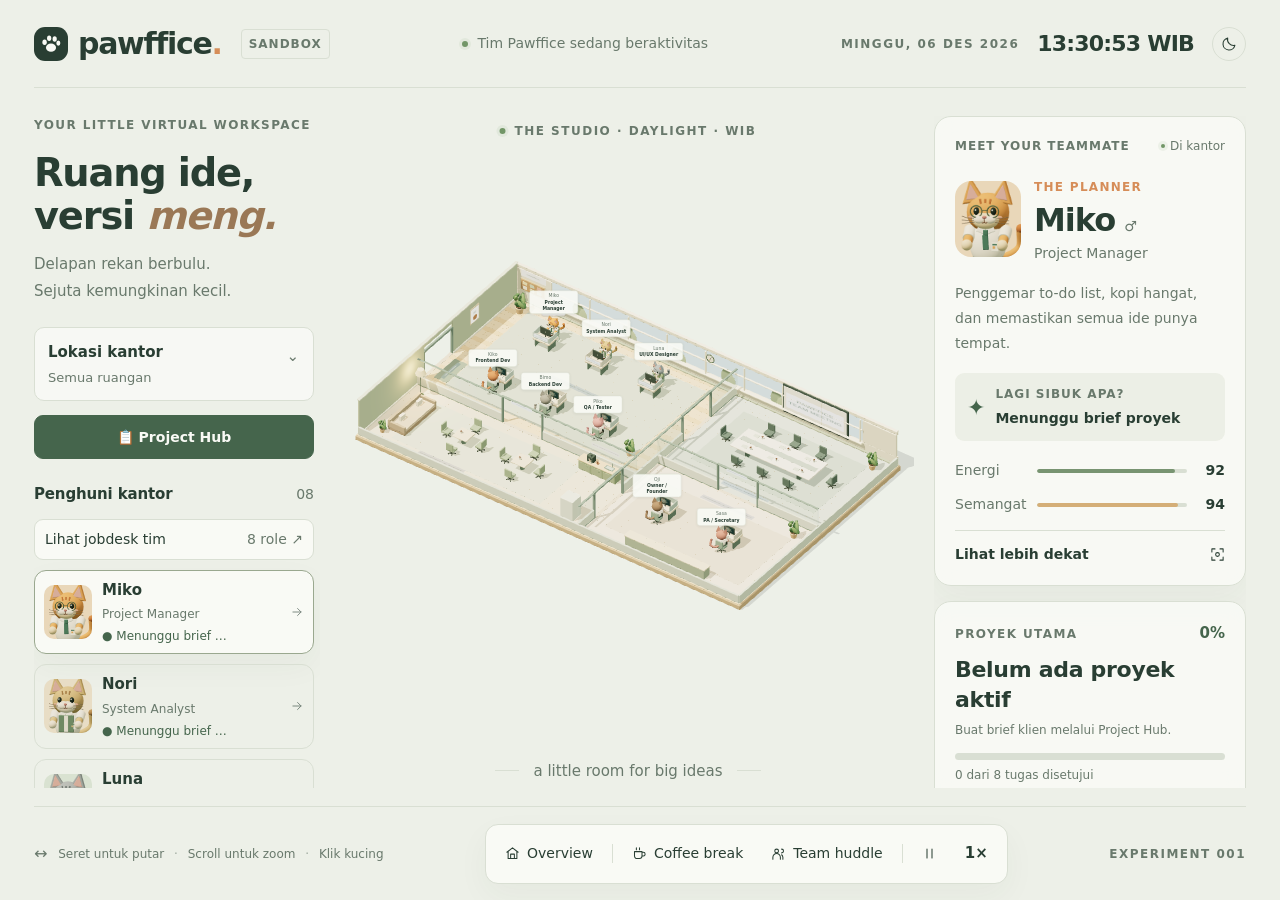
==== 3D-index.html @ 934ce3a2 "update All features" ====
<!doctype html>
<html lang="id">
  <head>
    <meta charset="utf-8">
    <meta
      name="viewport"
      content="width=device-width, initial-scale=1"
    >
    <meta name="theme-color" content="#edf0e8">
    <meta
      name="description"
      content="Simulasi software house lokal dengan tim kucing, proyek website, dan quest harian."
    >

    <title>Pawffice — a little room for big ideas</title>

    <link rel="stylesheet" href="style.css">

    <script defer src="Three.js"></script>
    <script defer src="project-engine.js"></script>
    <script defer src="project-ui.js"></script>
    <script defer src="main.js"></script>
  </head>

  <body>
    <!-- Ikon antarmuka berupa SVG lokal, tanpa font atau aset dari internet. -->
    <svg
      class="icon-library"
      xmlns="http://www.w3.org/2000/svg"
      aria-hidden="true"
    >
      <symbol id="i-paw" viewBox="0 0 24 24">
        <ellipse
          cx="12"
          cy="16"
          rx="5.5"
          ry="4.5"
          fill="currentColor"
          stroke="none"
        />
        <ellipse
          cx="5"
          cy="10"
          rx="2.4"
          ry="3"
          fill="currentColor"
          stroke="none"
        />
        <ellipse
          cx="10"
          cy="5.8"
          rx="2.3"
          ry="3"
          fill="currentColor"
          stroke="none"
        />
        <ellipse
          cx="16"
          cy="6.5"
          rx="2.3"
          ry="3"
          fill="currentColor"
          stroke="none"
        />
        <ellipse
          cx="20"
          cy="11"
          rx="2.2"
          ry="2.8"
          fill="currentColor"
          stroke="none"
        />
      </symbol>

      <symbol id="i-coffee" viewBox="0 0 24 24">
        <path
          d="M4 9h12v7a4 4 0 0 1-4 4H8a4 4 0 0 1-4-4zm12 1h2a3 3 0 0 1 0 6h-2M7 3v3m5-3v3"
        />
      </symbol>

      <symbol id="i-sun" viewBox="0 0 24 24">
        <circle cx="12" cy="12" r="4" />
        <path
          d="M12 2v2m0 16v2M2 12h2m16 0h2M5 5l1.5 1.5m11 11L19 19M5 19l1.5-1.5m11-11L19 5"
        />
      </symbol>

      <symbol id="i-moon" viewBox="0 0 24 24">
        <path d="M20.8 14A9 9 0 0 1 10 3.2 9 9 0 1 0 20.8 14Z" />
      </symbol>

      <symbol id="i-home" viewBox="0 0 24 24">
        <path d="m3 10 9-7 9 7M5 9v11h14V9M9 20v-7h6v7" />
      </symbol>

      <symbol id="i-pause" viewBox="0 0 24 24">
        <path d="M8 5v14M16 5v14" />
      </symbol>

      <symbol id="i-play" viewBox="0 0 24 24">
        <path d="m8 4 12 8-12 8Z" />
      </symbol>

      <symbol id="i-arrow" viewBox="0 0 24 24">
        <path d="M5 12h14m-6-6 6 6-6 6" />
      </symbol>

      <symbol id="i-focus" viewBox="0 0 24 24">
        <path d="M8 3H3v5m13-5h5v5M3 16v5h5m13-5v5h-5" />
        <circle cx="12" cy="12" r="3" />
      </symbol>

      <symbol id="i-meet" viewBox="0 0 24 24">
        <circle cx="9" cy="8" r="3" />
        <path
          d="M3 21v-3a6 6 0 0 1 12 0v3m2-16a3 3 0 0 1 0 6m2 10v-3a6 6 0 0 0-2-4"
        />
      </symbol>

      <symbol id="i-check" viewBox="0 0 24 24">
        <path d="m5 12 4 4L19 6" />
      </symbol>
    </svg>

    <header class="topbar">
      <a
        class="brand"
        href="./3D-index.html"
        aria-label="Pawffice beranda"
      >
        <span class="brand-mark">
          <svg>
            <use href="#i-paw" />
          </svg>
        </span>
        <span>pawffice<span class="brand-period">.</span></span>
        <span class="preview-tag">SANDBOX</span>
      </a>

      <div class="live-indicator">
        <span class="live-dot"></span>
        Tim Pawffice sedang beraktivitas
      </div>

      <div class="header-right">
        <span class="day-label" id="day-label">WAKTU JAKARTA</span>
        <span
          class="clock"
          id="clock"
          title="Waktu Jakarta · WIB (UTC+7) · mengikuti jam komputer"
        >
          --:--:-- WIB
        </span>
        <button
          class="icon-button"
          id="theme-button"
          title="Ganti suasana siang / malam"
          aria-label="Ganti suasana malam"
        >
          <svg>
            <use href="#i-moon" />
          </svg>
        </button>
      </div>
    </header>

    <main>
      <aside
        class="left-panel"
        tabindex="0"
        aria-label="Panel lokasi, tim, dan cerita hari ini"
      >
        <div class="intro">
          <p class="eyebrow">YOUR LITTLE VIRTUAL WORKSPACE</p>
          <h1>
            Ruang ide,<br>
            versi <em>meng.</em>
          </h1>
          <p class="intro-copy">
            Delapan rekan berbulu.<br>
            Sejuta kemungkinan kecil.
          </p>
        </div>

        <details class="location-menu" id="location-menu">
          <summary>
            <strong>Lokasi kantor</strong>
            <span id="room-current-name">Semua ruangan</span>
          </summary>
          <nav class="room-navigation" aria-label="Fokus ruangan kantor">
            <button id="room-overview" class="active" aria-pressed="true">Semua ruangan</button>
            <button id="room-work" aria-pressed="false">Ruang kerja</button>
            <button id="room-meeting" aria-pressed="false">Meeting</button>
            <button id="room-owner" aria-pressed="false">Owner + PA</button>
            <button id="room-pantry" aria-pressed="false">Pantry & istirahat</button>
          </nav>
        </details>

        <button
          class="project-primary project-entry"
          id="project-shortcut"
          aria-haspopup="dialog"
          title="Buka Project Hub (P)"
        >
          📋 Project Hub
        </button>

        <section
          class="team-section"
          aria-labelledby="team-title"
        >
          <div class="section-heading">
            <h2 id="team-title">Penghuni kantor</h2>
            <span class="count-tag" id="team-count">08</span>
          </div>
          <button
            class="jobdesk-button"
            id="jobdesk-button"
            aria-haspopup="dialog"
            aria-controls="jobdesk-dialog"
            title="Lihat jobdesk seluruh tim (J)"
          >
            Lihat jobdesk tim <span>8 role ↗</span>
          </button>
          <div class="team-list" id="team-list"></div>
        </section>

        <section
          class="activity-section"
          aria-labelledby="activity-title"
        >
          <div class="section-heading">
            <h2 id="activity-title">Cerita hari ini</h2>
            <span class="tiny-dot"></span>
          </div>
          <ol
            class="activity-list"
            id="activity-list"
            aria-live="polite"
          ></ol>
        </section>

        <p class="left-footnote">A cozy experiment. Made for curiosity.</p>
      </aside>

      <section
        class="world"
        id="world"
        aria-label="Kantor software house kucing 3D interaktif"
      >
        <div class="world-label">
          <span class="live-dot"></span>
          <span id="world-label">THE STUDIO · MORNING LIGHT</span>
        </div>

        <div
          id="scene"
          tabindex="0"
          aria-label="Seret untuk memutar kantor, gulir untuk zoom, klik kucing"
        >
          <div
            id="workspace-labels"
            class="workspace-labels"
            role="list"
            aria-label="Nama dan role di setiap bilik"
          ></div>
        </div>

        <div class="loading" id="loading">
          <span class="loading-paw">🐾</span>
          <span>Merapikan meja para meng…</span>
        </div>

        <div class="scene-caption">
          <span class="caption-line"></span>
          a little room for big ideas
          <span class="caption-line"></span>
        </div>
      </section>

      <aside class="right-panel">
        <section
          class="inspector panel"
          aria-labelledby="selected-name"
        >
          <div class="section-heading">
            <span class="eyebrow">MEET YOUR TEAMMATE</span>
            <span class="availability">
              <span class="live-dot"></span>
              Di kantor
            </span>
          </div>

          <div class="profile-heading">
            <img
              id="selected-portrait"
              class="profile-avatar"
              alt="Avatar kucing terpilih"
            >
            <div>
              <span class="role-label" id="selected-role">THE PLANNER</span>
              <h2 id="selected-name">Miko<span>♂</span></h2>
              <p id="selected-job">Project Manager</p>
            </div>
          </div>

          <p class="profile-bio" id="selected-bio">
            Penggemar to-do list, kopi hangat, dan memastikan semua ide punya tempat.
          </p>

          <div class="current-task">
            <span class="task-icon">✦</span>
            <div>
              <span>LAGI SIBUK APA?</span>
              <strong id="selected-task">Menyusun rencana</strong>
            </div>
          </div>

          <div class="needs">
            <div class="need-row">
              <span>Energi</span>
              <span class="need-track">
                <i id="energy-bar"></i>
              </span>
              <b id="energy-value">90</b>
            </div>

            <div class="need-row">
              <span>Semangat</span>
              <span class="need-track mood">
                <i id="mood-bar"></i>
              </span>
              <b id="mood-value">95</b>
            </div>
          </div>

          <button class="text-button" id="focus-button">
            Lihat lebih dekat
            <svg>
              <use href="#i-focus" />
            </svg>
          </button>
        </section>

        <section class="main-quest-panel panel" aria-labelledby="main-quest-title">
          <div class="section-heading quest-heading">
            <span class="eyebrow">PROYEK UTAMA</span>
            <strong class="main-quest-progress" id="main-quest-percent">0%</strong>
          </div>
          <h2 class="main-quest-title" id="main-quest-title">
            Belum ada proyek aktif
          </h2>
          <p class="main-quest-copy" id="main-quest-description">
            Buat brief klien dan susun pekerjaan tim lewat Project Hub.
          </p>
          <div
            class="main-quest-track"
            id="main-quest-progressbar"
            role="progressbar"
            aria-label="Progres proyek utama"
            aria-valuemin="0"
            aria-valuemax="100"
            aria-valuenow="0"
          >
            <span id="main-quest-fill"></span>
          </div>
          <p class="main-quest-stage-count" id="main-quest-stage-count">
            0 dari 8 tugas selesai
          </p>
          <div class="main-quest-current" id="main-quest-current">
            <span>FOKUS BERIKUTNYA</span>
            <strong id="main-quest-stage">Siapkan brief proyek</strong>
            <p id="main-quest-owner">Owner + PM · tentukan kebutuhan klien</p>
          </div>
          <ol class="main-quest-steps" id="main-quest-steps"></ol>
          <button class="project-primary" id="project-hub-button" aria-haspopup="dialog">
            📋 Buka Project Hub
          </button>
          <p class="save-status">Progres berdasarkan tugas yang disetujui, bukan timer.</p>
        </section>

        <section class="mission-panel panel" aria-labelledby="mission-title">
          <div class="section-heading">
            <h2 id="mission-title">Quest sampingan hari ini</h2>
            <span class="mission-total" id="mission-total">0 / 3</span>
          </div>
          <p class="mission-copy" id="daily-quest-date">WIB · quest berganti tiap hari</p>
          <div id="mission-list"></div>
          <div class="reward-line">
            <span>✧ Office happiness</span>
            <strong id="happiness">+0</strong>
          </div>
          <p class="save-status" id="save-status" role="status">
            Menyiapkan penyimpanan progres…
          </p>
        </section>

        <div class="local-note">
          <span class="local-dot"></span>
          SOFTWARE HOUSE SIMULATION
          <span>Proyek website fiktif · tanpa backend</span>
        </div>
      </aside>

      <footer class="bottom-bar">
        <div class="camera-hint">
          <span>↔</span> Seret untuk putar
          <i>·</i> Scroll untuk zoom
          <i>·</i> Klik kucing
        </div>

        <div class="toolbar" aria-label="Kontrol simulasi">
          <button
            class="tool-button"
            id="home-button"
            title="Kamera awal (R)"
            aria-label="Overview"
          >
            <svg>
              <use href="#i-home" />
            </svg>
            <span>Overview</span>
          </button>

          <span class="tool-divider"></span>

          <button
            class="tool-button"
            id="coffee-button"
            aria-label="Coffee break"
            title="Ajak rekan terpilih ngopi di pantry"
          >
            <svg>
              <use href="#i-coffee" />
            </svg>
            <span>Coffee break</span>
          </button>

          <button
            class="tool-button"
            id="meeting-button"
            aria-label="Team huddle"
            title="Ajak tim duduk dan berdiskusi"
          >
            <svg>
              <use href="#i-meet" />
            </svg>
            <span>Team huddle</span>
          </button>

          <span class="tool-divider"></span>

          <button
            class="tool-button pause-button"
            id="pause-button"
            title="Jeda / lanjut (Spasi)"
            aria-label="Jeda simulasi"
            aria-pressed="false"
          >
            <svg>
              <use href="#i-pause" />
            </svg>
          </button>

          <button
            class="speed-button"
            id="speed-button"
            title="Kecepatan simulasi"
          >
            1×
          </button>
        </div>

        <span class="version">EXPERIMENT 001</span>
      </footer>
    </main>

    <dialog class="jobdesk-dialog" id="jobdesk-dialog" aria-labelledby="jobdesk-title">
      <div class="jobdesk-header">
        <div>
          <p class="eyebrow">THE PAWFFICE TEAM</p>
          <h2 id="jobdesk-title">Siapa mengerjakan apa?</h2>
          <p>Delapan role, satu software house. Ini tanggung jawab tiap aktor.</p>
        </div>
        <button class="jobdesk-close" id="jobdesk-close" aria-label="Tutup daftar jobdesk">
          ×
        </button>
      </div>
      <div class="jobdesk-list" id="jobdesk-list"></div>
    </dialog>

    <div class="toast" id="toast" role="status"></div>
    <dialog
      class="project-dialog"
      id="project-dialog"
      aria-labelledby="project-dialog-title"
    >
      <header class="project-dialog-header">
        <div>
          <p class="eyebrow">PAWFFICE · PROJECT HUB</p>
          <h2 id="project-dialog-title">Dari brief, jadi pekerjaan tim.</h2>
          <p>Kelola proyek dan dokumen simulasi lokal. Belum menghasilkan website nyata.</p>
        </div>
        <button class="jobdesk-close" id="project-close" aria-label="Tutup Project Hub">×</button>
      </header>
      <nav class="project-tabs" aria-label="Bagian Project Hub" id="project-tabs">
        <button data-project-tab="brief" aria-current="page">🌱 Brief</button>
        <button data-project-tab="board">📋 Papan tugas</button>
        <button data-project-tab="meetings">🤝 Notulen</button>
        <button data-project-tab="archive">🗂️ Arsip</button>
        <button data-project-tab="backup">💾 Cadangan</button>
      </nav>
      <p class="project-message" id="project-message" role="status" aria-live="polite"></p>
      <div id="project-content" class="project-content"></div>
    </dialog>
    <dialog
      class="confirmation-dialog"
      id="project-confirm"
      role="alertdialog"
      aria-modal="true"
      aria-labelledby="project-confirm-title"
      aria-describedby="project-confirm-description"
    >
      <button
        class="jobdesk-close confirmation-close"
        id="project-confirm-close"
        type="button"
        aria-label="Batalkan konfirmasi"
      >×</button>
      <span class="confirmation-icon" id="project-confirm-icon" aria-hidden="true">🐾</span>
      <p class="eyebrow">PAWFFICE · KONFIRMASI</p>
      <h2 id="project-confirm-title">Lanjutkan tindakan ini?</h2>
      <p class="confirmation-description" id="project-confirm-description"></p>
      <div class="confirmation-actions">
        <button class="project-button" id="project-confirm-cancel" type="button">Batal</button>
        <button class="project-primary" id="project-confirm-accept" type="button">Lanjutkan</button>
      </div>
    </dialog>
    <noscript>Aktifkan JavaScript di browser untuk membuka kantor 3D ini.</noscript>
  </body>
</html>
---- style.css ----
/* ============================================================
   PAWFFICE — tema dan tata letak antarmuka
   Semua kode ditulis per baris agar mudah dipelajari.
   ============================================================ */

:root {
  --font-ui: "Aptos", "Segoe UI", system-ui, sans-serif;
  --background: #edf0e8;
  --paper: #f9faf5;
  --ink: #293e33;
  --muted: #69796c;
  --line: #d9dfd3;
  --green: #45654c;
  --orange: #d68d58;
  --panel: rgba(249, 250, 245, 0.9);
  --shadow: 0 12px 32px rgba(47, 68, 47, 0.045);
  color-scheme: light;
}

* {
  box-sizing: border-box;
}

body {
  margin: 0;
  overflow: hidden;
  background: var(--background);
  color: var(--ink);
  font-family: var(--font-ui);
  font-size: 15px;
  line-height: 1.5;
  -webkit-font-smoothing: antialiased;
  transition: background 0.6s, color 0.6s;
}

body.night {
  --background: #242f32;
  --paper: #303d3e;
  --ink: #e6eddf;
  --muted: #a2b0a7;
  --line: #455351;
  --green: #afc6a5;
  --panel: rgba(48, 61, 62, 0.92);
  --shadow: 0 12px 32px rgba(0, 0, 0, 0.08);
  color-scheme: dark;
}

button {
  color: inherit;
  font: inherit;
  cursor: pointer;
  -webkit-tap-highlight-color: transparent;
}

button:focus-visible,
a:focus-visible,
#scene:focus-visible {
  outline: 2px solid var(--orange);
  outline-offset: 4px;
}

.left-panel:focus-visible {
  outline: 2px solid var(--orange);
  outline-offset: 4px;
  border-radius: 4px;
}

svg {
  width: 20px;
  height: 20px;
  fill: none;
  stroke: currentColor;
  stroke-width: 1.65;
  stroke-linecap: round;
  stroke-linejoin: round;
  flex-shrink: 0;
}

.icon-library {
  position: absolute;
  width: 0;
  height: 0;
  overflow: hidden;
}

.topbar {
  height: 88px;
  margin: 0 34px;
  border-bottom: 1px solid var(--line);
  display: flex;
  align-items: center;
  justify-content: space-between;
  gap: 24px;
}

.brand {
  display: flex;
  align-items: center;
  gap: 10px;
  color: var(--ink);
  text-decoration: none;
  font-size: 30px;
  font-weight: 750;
  letter-spacing: -1.3px;
}

.brand-mark {
  display: grid;
  place-items: center;
  width: 34px;
  height: 34px;
  background: var(--ink);
  color: var(--paper);
  border-radius: 11px;
}

.brand-mark svg {
  width: 22px;
  height: 22px;
}

.brand-period {
  color: var(--orange);
}

.preview-tag,
.eyebrow,
.day-label,
.role-label,
.local-note,
.world-label,
.version {
  font-size: 12px;
  font-weight: 700;
  letter-spacing: 1.5px;
}

.preview-tag {
  margin-left: 9px;
  padding: 5px 7px;
  border: 1px solid var(--line);
  border-radius: 4px;
  color: var(--muted);
  font-size: 12px;
  letter-spacing: 1px;
}

.live-indicator,
.header-right,
.availability {
  display: flex;
  align-items: center;
  gap: 9px;
}

.live-indicator {
  color: var(--muted);
  font-size: 14px;
}

.live-dot,
.tiny-dot,
.local-dot {
  display: inline-block;
  width: 6px;
  height: 6px;
  border-radius: 50%;
  background: #729667;
  flex-shrink: 0;
}

.live-dot {
  box-shadow: 0 0 0 3px rgba(114, 150, 103, 0.09);
}

.header-right {
  gap: 18px;
}

.day-label,
.eyebrow {
  color: var(--muted);
}

.clock {
  font-size: 22px;
  font-variant-numeric: tabular-nums;
  font-weight: 600;
  letter-spacing: -0.8px;
}

.icon-button {
  width: 34px;
  height: 34px;
  display: grid;
  place-items: center;
  background: transparent;
  border: 1px solid var(--line);
  border-radius: 50%;
}

.icon-button svg {
  width: 16px;
  height: 16px;
}

.left-panel {
  position: absolute;
  left: 34px;
  top: 116px;
  bottom: 112px;
  width: 286px;
  z-index: 2;
  overflow-x: hidden;
  overflow-y: auto;
  overscroll-behavior: contain;
  scrollbar-width: thin;
  scrollbar-color: var(--line) transparent;
  padding-right: 6px;
  padding-bottom: 8px;
}

.eyebrow {
  margin: 0;
  font-size: 12px;
  letter-spacing: 1.4px;
}

h1 {
  font-family: var(--font-ui);
  font-size: clamp(36px, 3vw, 42px);
  font-weight: 650;
  line-height: 1.12;
  letter-spacing: -1.2px;
  margin: 17px 0 14px;
}

h1 em {
  color: #9a7856;
}

.intro-copy {
  color: var(--muted);
  font-size: 15px;
  line-height: 1.8;
  margin: 0;
}

.team-section {
  margin-top: 24px;
}

.section-heading {
  display: flex;
  align-items: center;
  justify-content: space-between;
  gap: 10px;
  margin-bottom: 13px;
}

.section-heading h2 {
  margin: 0;
  font-size: 15px;
  font-weight: 650;
  letter-spacing: -0.15px;
}

.count-tag {
  color: var(--muted);
  font-size: 14px;
  font-variant-numeric: tabular-nums;
}

.team-list {
  display: grid;
  gap: 10px;
}

.jobdesk-button {
  display: flex;
  justify-content: space-between;
  gap: 8px;
  width: 100%;
  margin: 0 0 10px;
  padding: 9px 10px;
  border: 1px solid var(--line);
  border-radius: 9px;
  background: var(--paper);
  color: var(--ink);
  font-size: 14px;
  text-align: left;
}

.jobdesk-button span {
  color: var(--muted);
  white-space: nowrap;
}

.crew-card {
  display: flex;
  align-items: center;
  gap: 10px;
  width: 100%;
  min-width: 0;
  margin-top: 0;
  padding: 8px 9px;
  border: 1px solid var(--line);
  border-radius: 12px;
  background: transparent;
  text-align: left;
  transition: background 0.2s, transform 0.2s;
}

.crew-card:hover {
  transform: translateY(-2px);
  background: var(--paper);
}

.crew-card.selected {
  background: var(--paper);
  border-color: #9aa88f;
  box-shadow: var(--shadow);
}

.crew-avatar {
  width: 48px;
  height: 54px;
  object-fit: cover;
  border-radius: 10px;
  background: #e8d3b3;
}

.crew-info {
  display: flex;
  flex-direction: column;
  gap: 4px;
  min-width: 0;
}

.crew-info strong {
  font-size: 15px;
  font-weight: 650;
}

.crew-info > span {
  font-size: 12px;
  color: var(--muted);
}

.crew-info .crew-state {
  color: var(--green);
  max-width: 132px;
  white-space: nowrap;
  overflow: hidden;
  text-overflow: ellipsis;
}

.crew-arrow {
  width: 14px;
  height: 14px;
  margin-left: auto;
  opacity: 0.6;
}

.activity-section {
  margin-top: 29px;
}

.activity-list {
  list-style: none;
  padding: 0;
  margin: 0;
}

.activity-list li {
  display: grid;
  grid-template-columns: 32px 1fr;
  gap: 11px;
  padding: 9px 0;
  color: var(--muted);
  font-size: 14px;
  line-height: 1.6;
  border-bottom: 1px solid var(--line);
}

.activity-list li > span {
  min-width: 0;
  overflow-wrap: anywhere;
}

.activity-list time {
  font-size: 12px;
  font-variant-numeric: tabular-nums;
  opacity: 0.8;
}

.activity-list b {
  color: var(--ink);
  font-weight: 600;
}

.left-footnote {
  color: var(--muted);
  font-size: 12px;
  margin-top: 25px;
  opacity: 0.7;
}

.world {
  position: absolute;
  inset: 96px 366px 110px 342px;
}

#scene {
  position: absolute;
  inset: 0;
  touch-action: none;
  cursor: grab;
}

#scene:active {
  cursor: grabbing;
}

#scene canvas {
  display: block;
  width: 100%;
  height: 100%;
}

.workspace-labels {
  position: absolute;
  inset: 0;
  z-index: 2;
  overflow: hidden;
  pointer-events: none;
}

.workspace-label {
  position: absolute;
  top: 0;
  left: 0;
  display: grid;
  gap: 2px;
  width: 128px;
  padding: 6px 8px;
  border: 1px solid var(--line);
  border-radius: 7px;
  background: var(--panel);
  color: var(--ink);
  box-shadow: 0 2px 8px rgba(37, 57, 45, 0.08);
  text-align: center;
  line-height: 1.25;
  transform-origin: center bottom;
}

.workspace-label[hidden] {
  display: none;
}

.workspace-label span {
  color: var(--muted);
  font-size: 12px;
}

.workspace-label strong {
  font-size: 12px;
  font-weight: 650;
}

.location-menu {
  margin-top: 22px;
  border: 1px solid var(--line);
  border-radius: 10px;
  background: var(--panel);
  overflow: hidden;
}

.location-menu summary {
  display: grid;
  gap: 4px;
  position: relative;
  padding: 13px 34px 13px 13px;
  cursor: pointer;
  list-style: none;
}

.location-menu summary::-webkit-details-marker {
  display: none;
}

.location-menu summary::after {
  content: "⌄";
  position: absolute;
  right: 14px;
  top: 17px;
  color: var(--muted);
}

.location-menu[open] summary::after {
  transform: rotate(180deg);
}

.location-menu summary strong {
  font-size: 15px;
  font-weight: 650;
}

.location-menu summary span {
  color: var(--muted);
  font-size: 13px;
}

.room-navigation {
  display: grid;
  grid-template-columns: repeat(2, minmax(0, 1fr));
  gap: 6px;
  padding: 0 10px 10px;
}

.room-navigation button {
  min-height: 42px;
  padding: 9px;
  border: 1px solid var(--line);
  border-radius: 6px;
  background: transparent;
  color: var(--muted);
  font-size: 14px;
  white-space: normal;
  text-align: left;
}

.room-navigation button.active {
  background: var(--line);
  color: var(--ink);
}

.jobdesk-dialog {
  width: min(800px, calc(100vw - 32px));
  max-height: calc(100dvh - 48px);
  padding: 24px;
  overflow-y: auto;
  border: 1px solid var(--line);
  border-radius: 18px;
  background: var(--background);
  color: var(--ink);
  box-shadow: 0 24px 80px rgba(18, 35, 27, 0.24);
}

.jobdesk-dialog::backdrop {
  background: rgba(29, 44, 37, 0.48);
  backdrop-filter: blur(4px);
}

.jobdesk-header {
  display: flex;
  justify-content: space-between;
  gap: 20px;
  margin-bottom: 18px;
}

.jobdesk-header h2 {
  margin: 8px 0;
  font: 650 29px/1.2 var(--font-ui);
}

.jobdesk-header p:last-child {
  margin: 0;
  color: var(--muted);
  font-size: 15px;
  line-height: 1.6;
}

.jobdesk-close {
  flex: 0 0 32px;
  height: 32px;
  border: 1px solid var(--line);
  border-radius: 50%;
  background: var(--panel);
  color: var(--ink);
  font-size: 24px;
  line-height: 1;
}

.jobdesk-list {
  display: grid;
  grid-template-columns: repeat(2, minmax(0, 1fr));
  gap: 12px;
}

.jobdesk-card {
  padding: 16px;
  border: 1px solid var(--line);
  border-radius: 12px;
  background: var(--panel);
}

.jobdesk-card h3 {
  margin: 0 0 4px;
  font-size: 15px;
}

.jobdesk-role {
  margin: 0 0 12px;
  color: var(--muted);
  font-size: 14px;
}

.jobdesk-card ul {
  display: grid;
  gap: 7px;
  margin: 0;
  padding-left: 16px;
  font-size: 14px;
  line-height: 1.65;
}

.world-label {
  position: absolute;
  top: 26px;
  left: 50%;
  transform: translateX(-50%);
  color: var(--muted);
  display: flex;
  align-items: center;
  gap: 9px;
  white-space: nowrap;
  font-size: 12px;
  z-index: 1;
  pointer-events: none;
}

.scene-caption {
  position: absolute;
  bottom: 8px;
  left: 0;
  right: 0;
  display: flex;
  align-items: center;
  justify-content: center;
  gap: 14px;
  color: var(--muted);
  font: 500 15px/1.5 var(--font-ui);
  pointer-events: none;
}

.caption-line {
  height: 1px;
  width: 24px;
  background: var(--line);
}

.loading {
  position: absolute;
  inset: 25% 0;
  display: flex;
  flex-direction: column;
  justify-content: center;
  align-items: center;
  gap: 15px;
  color: var(--muted);
  background: var(--background);
  z-index: 4;
  text-align: center;
  line-height: 1.8;
}

.loading-paw {
  font-size: 36px;
}

.loading[hidden] {
  display: none;
}

.right-panel {
  position: absolute;
  right: 34px;
  top: 116px;
  bottom: 112px;
  width: 312px;
  z-index: 2;
  overflow-y: auto;
  scrollbar-width: thin;
  overscroll-behavior: contain;
}

.panel {
  border: 1px solid var(--line);
  background: var(--panel);
  border-radius: 17px;
  padding: 20px;
  box-shadow: var(--shadow);
  backdrop-filter: blur(10px);
}

.availability {
  color: var(--muted);
  font-size: 12px;
  gap: 5px;
  white-space: nowrap;
}

.availability .live-dot {
  width: 4px;
  height: 4px;
}

.inspector .section-heading .eyebrow {
  font-size: 12px;
  letter-spacing: 1px;
}

.profile-heading {
  display: flex;
  align-items: center;
  gap: 13px;
  margin-top: 20px;
}

.profile-avatar {
  width: 66px;
  height: 76px;
  object-fit: cover;
  border-radius: 16px;
  background: #e8d3b3;
}

.role-label {
  color: var(--orange);
  font-size: 12px;
  letter-spacing: 1.3px;
}

.profile-heading h2 {
  font: 650 32px/1.2 var(--font-ui);
  letter-spacing: -1px;
  margin: 3px 0 4px;
}

.profile-heading h2 span {
  font: 14px var(--font-ui);
  color: var(--muted);
  margin-left: 9px;
}

.profile-heading p {
  margin: 0;
  color: var(--muted);
  font-size: 14px;
}

.profile-bio {
  color: var(--muted);
  font-size: 14px;
  line-height: 1.8;
  margin: 17px 0;
}

.current-task {
  display: flex;
  gap: 10px;
  align-items: center;
  padding: 12px;
  border-radius: 9px;
  background: rgba(134, 153, 111, 0.10);
}

.task-icon {
  font-size: 22px;
  color: var(--green);
}

.current-task div {
  display: flex;
  flex-direction: column;
  gap: 5px;
}

.current-task div > span {
  color: var(--muted);
  font-size: 12px;
  letter-spacing: 1px;
  font-weight: 600;
}

.current-task strong {
  font-size: 14px;
  font-weight: 600;
}

.needs {
  margin: 19px 0 15px;
}

.need-row {
  display: grid;
  grid-template-columns: 72px 1fr 28px;
  align-items: center;
  gap: 10px;
  margin: 13px 0;
  color: var(--muted);
  font-size: 14px;
}

.need-row b {
  font-size: 14px;
  color: var(--ink);
  text-align: right;
  font-weight: 600;
  font-variant-numeric: tabular-nums;
}

.need-track {
  height: 4px;
  background: var(--line);
  border-radius: 5px;
  overflow: hidden;
}

.need-track i {
  display: block;
  width: 90%;
  height: 100%;
  border-radius: 5px;
  background: #789471;
  transition: width 0.4s;
}

.need-track.mood i {
  background: #d4ae77;
}

.text-button {
  border: 0;
  border-top: 1px solid var(--line);
  background: none;
  display: flex;
  align-items: center;
  justify-content: space-between;
  width: 100%;
  padding: 13px 0 0;
  font-size: 14px;
  font-weight: 600;
}

.text-button svg {
  width: 15px;
  height: 15px;
}

.mission-panel {
  margin-top: 15px;
}

.main-quest-panel {
  margin-top: 15px;
}

.quest-heading {
  margin-bottom: 10px;
}

.main-quest-progress {
  color: var(--green);
  font-size: 15px;
  font-variant-numeric: tabular-nums;
}

.main-quest-title {
  margin: 0;
  font: 650 22px/1.35 var(--font-ui);
  letter-spacing: -0.3px;
}

.main-quest-copy,
.main-quest-stage-count {
  color: var(--muted);
  font-size: 12px;
  line-height: 1.6;
}

.main-quest-copy {
  margin: 7px 0 12px;
}

.main-quest-track {
  height: 7px;
  overflow: hidden;
  border-radius: 8px;
  background: var(--line);
}

.main-quest-track span {
  display: block;
  width: 0;
  height: 100%;
  border-radius: inherit;
  background: #789471;
  transition: width 0.35s ease;
}

.main-quest-stage-count {
  margin: 6px 0 11px;
  font-variant-numeric: tabular-nums;
}

.main-quest-current {
  display: grid;
  gap: 4px;
  padding: 10px;
  border-radius: 9px;
  background: rgba(134, 153, 111, 0.10);
}

.main-quest-current > span {
  color: var(--muted);
  font-size: 12px;
  font-weight: 650;
  letter-spacing: 0.9px;
}

.main-quest-current strong {
  font-size: 14px;
  line-height: 1.45;
}

.main-quest-current p {
  margin: 0;
  color: var(--muted);
  font-size: 12px;
}

.main-quest-steps {
  display: grid;
  gap: 7px;
  margin: 12px 0 0;
  padding: 0;
  list-style: none;
}

.quest-step {
  display: flex;
  align-items: flex-start;
  gap: 7px;
  color: var(--muted);
  font-size: 12px;
  line-height: 1.45;
}

.quest-step::before {
  display: grid;
  flex: 0 0 14px;
  width: 14px;
  height: 14px;
  place-items: center;
  content: "";
  border: 1px solid var(--line);
  border-radius: 50%;
  font-size: 12px;
}

.quest-step.current {
  color: var(--ink);
  font-weight: 650;
}

.quest-step.current::before {
  border-color: #8ca280;
  background: #edf2e8;
}

.quest-step.done::before {
  content: "✓";
  border-color: #6e8866;
  background: #6e8866;
  color: #fff;
}

.mission-total {
  color: var(--muted);
  font-size: 14px;
}

.mission-copy {
  color: var(--muted);
  font-size: 14px;
  margin: -5px 0 16px;
}

.mission {
  display: grid;
  grid-template-columns: 22px 1fr;
  gap: 9px;
  margin: 15px 0;
}

.mission-check {
  width: 20px;
  height: 20px;
  border: 1px solid #bbc5b4;
  border-radius: 5px;
  margin-top: 1px;
  display: grid;
  place-items: center;
}

.mission-check svg {
  display: none;
  width: 12px;
  height: 12px;
  stroke-width: 2;
}

.mission.done .mission-check {
  background: #6e8866;
  border-color: #6e8866;
  color: #fff;
}

.mission.done svg {
  display: block;
}

.mission strong {
  font-size: 14px;
  font-weight: 600;
}

.mission p {
  color: var(--muted);
  margin: 5px 0 0;
  font-size: 12px;
  line-height: 1.6;
}

.mission.done strong {
  color: var(--muted);
}

.reward-line {
  display: flex;
  justify-content: space-between;
  border-top: 1px solid var(--line);
  padding-top: 13px;
  margin-top: 19px;
  color: var(--muted);
  font-size: 14px;
}

.reward-line strong {
  color: var(--green);
}

.save-status {
  color: var(--muted);
  font-size: 12px;
  line-height: 1.6;
  margin: 12px 0 0;
}

.local-note {
  font-size: 12px;
  color: var(--muted);
  margin: 20px 0 5px;
  text-align: center;
  letter-spacing: 1.2px;
}

.local-dot {
  width: 4px;
  height: 4px;
  margin-right: 5px;
}

.local-note > span:last-child {
  display: block;
  margin-top: 7px;
  font: 400 14px/1.5 var(--font-ui);
  letter-spacing: 0;
}

.bottom-bar {
  position: absolute;
  bottom: 0;
  left: 34px;
  right: 34px;
  height: 94px;
  display: flex;
  align-items: center;
  justify-content: space-between;
  gap: 15px;
  border-top: 1px solid var(--line);
  z-index: 3;
  background: var(--background);
}

.camera-hint {
  color: var(--muted);
  font-size: 12px;
  white-space: nowrap;
}

.camera-hint > span {
  font-size: 16px;
  vertical-align: -1px;
  margin-right: 7px;
}

.camera-hint i {
  font-style: normal;
  padding: 0 6px;
  opacity: 0.6;
}

.toolbar {
  display: flex;
  align-items: center;
  gap: 4px;
  padding: 7px;
  border: 1px solid var(--line);
  border-radius: 13px;
  background: var(--paper);
  box-shadow: var(--shadow);
}

.tool-button,
.speed-button {
  display: flex;
  align-items: center;
  justify-content: center;
  gap: 7px;
  height: 44px;
  padding: 0 12px;
  border: 0;
  background: transparent;
  border-radius: 7px;
  font-size: 14px;
  transition: background 0.2s;
  white-space: nowrap;
}

.tool-button:hover,
.speed-button:hover,
.tool-button.active {
  background: var(--background);
}

.tool-button svg {
  width: 15px;
  height: 15px;
}

.tool-divider {
  height: 19px;
  width: 1px;
  background: var(--line);
  margin: 0 3px;
}

.speed-button {
  font-size: 15px;
  font-weight: 600;
  min-width: 37px;
}

.version {
  font-size: 12px;
  color: var(--muted);
  white-space: nowrap;
}

.toast {
  position: fixed;
  bottom: 105px;
  left: 50%;
  padding: 12px 20px;
  border-radius: 10px;
  background: #2e4738;
  color: #f6f5e9;
  box-shadow: 0 10px 30px rgba(24, 45, 27, 0.15);
  transform: translate(-50%, 12px);
  opacity: 0;
  pointer-events: none;
  transition: opacity 0.2s, transform 0.2s;
  font-size: 14px;
  z-index: 10;
  max-width: calc(100vw - 30px);
  text-align: center;
}

.toast.show {
  transform: translate(-50%, 0);
  opacity: 1;
}

/* Project Hub: area kerja dokumen terpisah agar kantor 3D tetap lapang. */
.project-entry {
  width: 100%;
  margin-top: 14px;
}

.project-dialog {
  width: min(1140px, calc(100vw - 32px));
  max-height: calc(100dvh - 40px);
  padding: 26px;
  overflow-y: auto;
  border: 1px solid var(--line);
  border-radius: 20px;
  color: var(--ink);
  background: var(--background);
  box-shadow: 0 24px 80px rgba(18, 35, 27, 0.24);
}

.project-dialog::backdrop {
  background: rgba(29, 44, 37, 0.5);
}

.confirmation-dialog {
  width: min(460px, calc(100vw - 32px));
  max-height: calc(100dvh - 40px);
  padding: 32px;
  overflow-y: auto;
  border: 1px solid var(--line);
  border-radius: 22px;
  background: var(--paper);
  color: var(--ink);
  box-shadow: 0 28px 90px rgba(18, 35, 27, 0.3);
}

.confirmation-dialog::backdrop {
  background: rgba(29, 44, 37, 0.58);
  backdrop-filter: blur(5px);
}

.confirmation-close {
  position: absolute;
  top: 16px;
  right: 16px;
}

.confirmation-icon {
  display: grid;
  place-items: center;
  width: 62px;
  height: 62px;
  margin-bottom: 20px;
  border: 1px solid var(--line);
  border-radius: 20px;
  background: var(--background);
  font-size: 28px;
}

.confirmation-dialog h2 {
  margin: 10px 0;
  font-size: 26px;
  line-height: 1.3;
}

.confirmation-description {
  margin: 0;
  color: var(--muted);
  font-size: 15px;
  line-height: 1.7;
  overflow-wrap: anywhere;
}

.confirmation-actions {
  display: flex;
  flex-wrap: wrap;
  justify-content: end;
  gap: 10px;
  margin-top: 26px;
}

.confirmation-actions button {
  flex: 1 1 140px;
}

.confirmation-dialog[data-tone="warning"] .confirmation-icon {
  border-color: var(--orange);
}

.confirmation-dialog button:focus-visible {
  outline: 2px solid var(--orange);
  outline-offset: 4px;
}

@media (max-width: 540px) {
  .confirmation-dialog {
    padding: 26px 20px;
  }

  .confirmation-actions {
    flex-direction: column;
  }

  .confirmation-actions button {
    flex-basis: auto;
    width: 100%;
  }
}

.project-dialog-header {
  display: flex;
  align-items: start;
  justify-content: space-between;
  gap: 20px;
}

.project-dialog-header h2 {
  margin: 6px 0;
  font-size: clamp(24px, 3vw, 32px);
  line-height: 1.25;
}

.project-dialog-header p:last-child,
.project-muted {
  color: var(--muted);
  font-size: 14px;
  line-height: 1.6;
}

.project-tabs {
  display: flex;
  flex-wrap: wrap;
  gap: 7px;
  margin: 20px 0 8px;
  padding-bottom: 14px;
  border-bottom: 1px solid var(--line);
}

.project-tabs button,
.project-button,
.project-primary {
  display: inline-flex;
  align-items: center;
  justify-content: center;
  min-height: 44px;
  padding: 10px 14px;
  border: 1px solid var(--line);
  border-radius: 9px;
  background: var(--paper);
  color: var(--ink);
  font-size: 14px;
  font-weight: 600;
  line-height: 1.45;
  text-align: center;
}

.project-tabs button[aria-current="page"],
.project-primary {
  background: var(--green);
  border-color: var(--green);
  color: var(--paper);
}

.project-dialog button:disabled {
  opacity: 0.5;
  cursor: not-allowed;
}

.project-dialog button:focus-visible,
.project-dialog input:focus-visible,
.project-dialog select:focus-visible,
.project-dialog textarea:focus-visible,
.project-dialog summary:focus-visible {
  outline: 2px solid var(--orange);
  outline-offset: 3px;
}

.project-message {
  min-height: 24px;
  margin: 10px 0 16px;
  color: var(--green);
  font-size: 14px;
}

.project-message.is-error {
  color: var(--ink);
  padding: 10px;
  border-left: 4px solid var(--orange);
  background: var(--paper);
}

.project-section-title {
  font-size: 21px;
  margin: 0 0 10px;
  overflow-wrap: anywhere;
}

.project-content p,
.project-content li {
  overflow-wrap: anywhere;
}

.project-callout,
.project-note,
.project-task-detail {
  padding: 18px;
  border: 1px solid var(--line);
  border-radius: 12px;
  background: var(--panel);
  margin: 16px 0;
}

.project-callout {
  border-left: 4px solid var(--orange);
  line-height: 1.65;
}

.project-form {
  display: grid;
  grid-template-columns: repeat(2, minmax(0, 1fr));
  gap: 16px;
}

.project-field {
  display: grid;
  gap: 7px;
  margin: 14px 0;
  font-size: 14px;
  font-weight: 600;
}

.project-form .project-field:has(textarea),
.project-form > button {
  grid-column: 1 / -1;
}

.project-field input,
.project-field select,
.project-field textarea {
  min-width: 0;
  width: 100%;
  min-height: 44px;
  padding: 11px;
  border: 1px solid var(--line);
  border-radius: 8px;
  background: var(--paper);
  color: var(--ink);
  font: 400 15px/1.6 var(--font-ui);
}

.project-field textarea {
  resize: vertical;
}

.project-artifact {
  white-space: pre-wrap;
}

.project-actions {
  display: flex;
  flex-wrap: wrap;
  gap: 10px;
  margin: 14px 0;
}

.project-board {
  display: grid;
  grid-template-columns: repeat(4, minmax(0, 1fr));
  gap: 12px;
  align-items: start;
  margin-top: 18px;
}

.project-column {
  min-width: 0;
  min-height: 130px;
  border-top: 4px solid var(--line);
  border-radius: 9px;
  padding: 12px;
  background: var(--panel);
}

.project-column h4 {
  font-size: 14px;
  margin: 0 0 14px;
}

.project-column.status-doing {
  border-top-color: var(--orange);
}

.project-column.status-review {
  border-top-color: #a497b3;
}

.project-column.status-done {
  border-top-color: var(--green);
}

.project-task-card {
  display: grid;
  gap: 9px;
  width: 100%;
  padding: 13px;
  margin: 10px 0;
  border: 1px solid var(--line);
  border-radius: 9px;
  background: var(--paper);
  color: var(--ink);
  text-align: left;
  font-size: 14px;
  overflow-wrap: anywhere;
}

.project-task-card[aria-pressed="true"] {
  border-color: var(--green);
  box-shadow: inset 0 0 0 1px var(--green);
}

.project-task-owner {
  color: var(--muted);
  font-size: 12px;
}

.project-review {
  padding: 16px;
  margin: 18px 0;
  border: 1px solid var(--line);
  border-radius: 9px;
}

.project-review label {
  display: flex;
  align-items: center;
  gap: 10px;
  padding: 9px 0;
  font-size: 14px;
}

.project-review input {
  width: 20px;
  height: 20px;
  flex-shrink: 0;
  accent-color: var(--green);
}

.project-note summary {
  cursor: pointer;
  font-weight: 650;
  padding: 4px 0;
}

.project-archive-document {
  border-top: 1px solid var(--line);
  padding: 12px 0;
}

.project-archive-document pre {
  white-space: pre-wrap;
  overflow-wrap: anywhere;
  font: 400 14px/1.65 var(--font-ui);
}

@media (max-width: 800px) {
  .project-board {
    grid-template-columns: repeat(2, minmax(0, 1fr));
  }
}

@media (max-width: 540px) {
  .project-dialog {
    padding: 16px;
  }

  .project-board,
  .project-form {
    grid-template-columns: minmax(0, 1fr);
  }

  .project-tabs button {
    flex: 1 1 120px;
  }
}

/* Laptop pendek: rapatkan panel agar semua tombol tetap terlihat. */
@media (max-height: 800px) and (min-width: 1201px) {
  .left-panel {
    top: 105px;
  }

  .team-section {
    margin-top: 18px;
  }

  .intro h1 {
    font-size: 32px;
    margin: 10px 0;
  }

  .intro-copy {
    line-height: 1.55;
  }

  .crew-card {
    padding-top: 7px;
    padding-bottom: 7px;
  }

  .activity-section {
    margin-top: 17px;
  }

  .activity-list li {
    padding-top: 7px;
    padding-bottom: 7px;
  }

  .left-footnote,
  .local-note {
    display: none;
  }

  .right-panel {
    top: 100px;
    bottom: 95px;
  }

  .panel {
    padding: 15px;
  }

  .profile-heading {
    margin-top: 10px;
  }

  .profile-bio,
  .needs {
    margin: 12px 0;
  }

  .mission {
    margin: 11px 0;
  }

  .main-quest-panel,
  .mission-panel {
    margin-top: 12px;
  }
}

/* Tablet dan ponsel: dunia 3D berada di antara daftar tim dan panel. */
@media (max-width: 1200px) {
  body {
    overflow-y: auto;
  }

  .topbar {
    height: 70px;
    margin: 0 20px;
  }

  .live-indicator,
  .preview-tag,
  .day-label {
    display: none;
  }

  main {
    display: flex;
    flex-wrap: wrap;
    padding-bottom: 90px;
  }

  .left-panel {
    position: relative;
    inset: auto;
    width: 100%;
    padding: 26px 22px 0;
    display: grid;
    grid-template-columns: 1fr 1fr;
    gap: 16px;
    overflow: visible;
  }

  h1 {
    font-size: 35px;
    margin-top: 11px;
  }

  .intro-copy {
    font-size: 14px;
  }

  .team-section {
    margin-top: 0;
    align-self: center;
    grid-column: 1 / -1;
  }

  .location-menu {
    margin-top: 0;
    align-self: start;
  }

  .team-list {
    grid-template-columns: repeat(2, minmax(0, 1fr));
  }

  .crew-card {
    padding: 8px;
  }

  .crew-avatar {
    width: 38px;
    height: 42px;
  }

  .left-footnote {
    display: none;
  }

  .activity-section {
    grid-column: 1 / -1;
    margin-top: 12px;
  }

  .world {
    position: relative;
    inset: auto;
    width: 100%;
    height: clamp(380px, 65vw, 620px);
    margin-top: 8px;
  }

  .world-label {
    top: 22px;
  }

  .scene-caption {
    bottom: 15px;
    font-size: 15px;
  }

  .right-panel {
    position: relative;
    inset: auto;
    width: 100%;
    padding: 4px 20px 20px;
    display: grid;
    grid-template-columns: 1fr 1fr;
    gap: 14px;
    overflow: visible;
  }

  .panel {
    padding: 16px;
  }

  .mission-panel {
    margin: 0;
  }

  .main-quest-panel {
    grid-column: 1 / -1;
    margin: 0;
  }

  .local-note {
    display: none;
  }

  .bottom-bar {
    position: fixed;
    bottom: 0;
    left: 0;
    right: 0;
    height: 90px;
    background: var(--background);
    justify-content: center;
  }

  .camera-hint,
  .version {
    display: none;
  }
}

@media (max-width: 540px) {
  .jobdesk-dialog {
    padding: 16px;
  }

  .jobdesk-list {
    grid-template-columns: 1fr;
  }

  .jobdesk-header h2 {
    font-size: 24px;
  }

  .room-navigation button {
    padding: 6px 7px;
    font-size: 14px;
  }

  .brand {
    font-size: 22px;
  }

  .header-right {
    gap: 11px;
  }

  .left-panel {
    padding: 25px 16px 0;
    gap: 10px;
    grid-template-columns: 1fr;
  }

  .team-section {
    grid-column: 1 / -1;
    align-self: stretch;
  }

  .team-list {
    grid-template-columns: repeat(2, minmax(0, 1fr));
  }

  .crew-card {
    gap: 6px;
    padding: 7px;
  }

  .intro .eyebrow {
    font-size: 12px;
  }

  h1 {
    font-size: 31px;
  }

  .crew-arrow {
    display: none;
  }

  .crew-info strong {
    font-size: 15px;
  }

  .crew-info > span {
    font-size: 12px;
  }

  .crew-info .crew-state {
    max-width: 95px;
    font-size: 12px;
  }

  .crew-info > span {
    overflow-wrap: anywhere;
  }

  .crew-avatar {
    width: 40px;
    height: 48px;
  }

  .right-panel {
    grid-template-columns: 1fr;
    padding: 0 16px 16px;
  }

  .world {
    height: 390px;
  }

  .tool-button {
    padding: 0 9px;
  }

  .tool-button span {
    display: none;
  }

  .toolbar {
    gap: 8px;
  }

  .tool-button svg {
    width: 19px;
    height: 19px;
  }
}
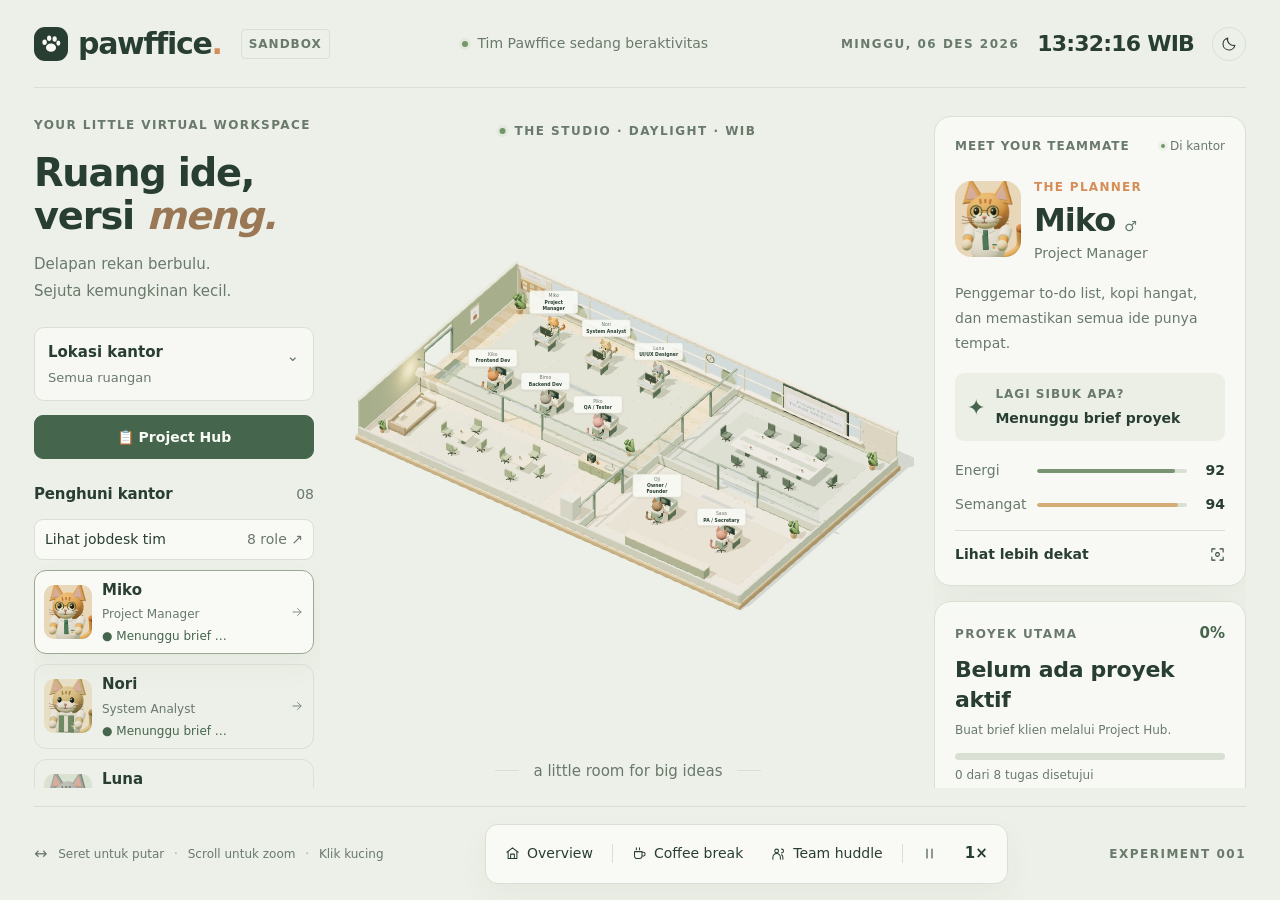
==== commit 7ae505fe: "chore: reorganize files and folders" ====
--- a/3D-index.html
+++ b/3D-index.html
@@ -14,12 +14,12 @@
 
     <title>Pawffice — a little room for big ideas</title>
 
-    <link rel="stylesheet" href="style.css">
-
-    <script defer src="Three.js"></script>
-    <script defer src="project-engine.js"></script>
-    <script defer src="project-ui.js"></script>
-    <script defer src="main.js"></script>
+    <link rel="stylesheet" href="src/css/style.css">
+
+    <script defer src="vendor/three/Three.js"></script>
+    <script defer src="src/js/projects/project-engine.js"></script>
+    <script defer src="src/js/projects/project-ui.js"></script>
+    <script defer src="src/js/main.js"></script>
   </head>
 
   <body>
--- a/src/css/style.css
+++ b/src/css/style.css
@@ -0,0 +1,1891 @@
+/* ============================================================
+   PAWFFICE — tema dan tata letak antarmuka
+   Semua kode ditulis per baris agar mudah dipelajari.
+   ============================================================ */
+
+:root {
+  --font-ui: "Aptos", "Segoe UI", system-ui, sans-serif;
+  --background: #edf0e8;
+  --paper: #f9faf5;
+  --ink: #293e33;
+  --muted: #69796c;
+  --line: #d9dfd3;
+  --green: #45654c;
+  --orange: #d68d58;
+  --panel: rgba(249, 250, 245, 0.9);
+  --shadow: 0 12px 32px rgba(47, 68, 47, 0.045);
+  color-scheme: light;
+}
+
+* {
+  box-sizing: border-box;
+}
+
+body {
+  margin: 0;
+  overflow: hidden;
+  background: var(--background);
+  color: var(--ink);
+  font-family: var(--font-ui);
+  font-size: 15px;
+  line-height: 1.5;
+  -webkit-font-smoothing: antialiased;
+  transition: background 0.6s, color 0.6s;
+}
+
+body.night {
+  --background: #242f32;
+  --paper: #303d3e;
+  --ink: #e6eddf;
+  --muted: #a2b0a7;
+  --line: #455351;
+  --green: #afc6a5;
+  --panel: rgba(48, 61, 62, 0.92);
+  --shadow: 0 12px 32px rgba(0, 0, 0, 0.08);
+  color-scheme: dark;
+}
+
+button {
+  color: inherit;
+  font: inherit;
+  cursor: pointer;
+  -webkit-tap-highlight-color: transparent;
+}
+
+button:focus-visible,
+a:focus-visible,
+#scene:focus-visible {
+  outline: 2px solid var(--orange);
+  outline-offset: 4px;
+}
+
+.left-panel:focus-visible {
+  outline: 2px solid var(--orange);
+  outline-offset: 4px;
+  border-radius: 4px;
+}
+
+svg {
+  width: 20px;
+  height: 20px;
+  fill: none;
+  stroke: currentColor;
+  stroke-width: 1.65;
+  stroke-linecap: round;
+  stroke-linejoin: round;
+  flex-shrink: 0;
+}
+
+.icon-library {
+  position: absolute;
+  width: 0;
+  height: 0;
+  overflow: hidden;
+}
+
+.topbar {
+  height: 88px;
+  margin: 0 34px;
+  border-bottom: 1px solid var(--line);
+  display: flex;
+  align-items: center;
+  justify-content: space-between;
+  gap: 24px;
+}
+
+.brand {
+  display: flex;
+  align-items: center;
+  gap: 10px;
+  color: var(--ink);
+  text-decoration: none;
+  font-size: 30px;
+  font-weight: 750;
+  letter-spacing: -1.3px;
+}
+
+.brand-mark {
+  display: grid;
+  place-items: center;
+  width: 34px;
+  height: 34px;
+  background: var(--ink);
+  color: var(--paper);
+  border-radius: 11px;
+}
+
+.brand-mark svg {
+  width: 22px;
+  height: 22px;
+}
+
+.brand-period {
+  color: var(--orange);
+}
+
+.preview-tag,
+.eyebrow,
+.day-label,
+.role-label,
+.local-note,
+.world-label,
+.version {
+  font-size: 12px;
+  font-weight: 700;
+  letter-spacing: 1.5px;
+}
+
+.preview-tag {
+  margin-left: 9px;
+  padding: 5px 7px;
+  border: 1px solid var(--line);
+  border-radius: 4px;
+  color: var(--muted);
+  font-size: 12px;
+  letter-spacing: 1px;
+}
+
+.live-indicator,
+.header-right,
+.availability {
+  display: flex;
+  align-items: center;
+  gap: 9px;
+}
+
+.live-indicator {
+  color: var(--muted);
+  font-size: 14px;
+}
+
+.live-dot,
+.tiny-dot,
+.local-dot {
+  display: inline-block;
+  width: 6px;
+  height: 6px;
+  border-radius: 50%;
+  background: #729667;
+  flex-shrink: 0;
+}
+
+.live-dot {
+  box-shadow: 0 0 0 3px rgba(114, 150, 103, 0.09);
+}
+
+.header-right {
+  gap: 18px;
+}
+
+.day-label,
+.eyebrow {
+  color: var(--muted);
+}
+
+.clock {
+  font-size: 22px;
+  font-variant-numeric: tabular-nums;
+  font-weight: 600;
+  letter-spacing: -0.8px;
+}
+
+.icon-button {
+  width: 34px;
+  height: 34px;
+  display: grid;
+  place-items: center;
+  background: transparent;
+  border: 1px solid var(--line);
+  border-radius: 50%;
+}
+
+.icon-button svg {
+  width: 16px;
+  height: 16px;
+}
+
+.left-panel {
+  position: absolute;
+  left: 34px;
+  top: 116px;
+  bottom: 112px;
+  width: 286px;
+  z-index: 2;
+  overflow-x: hidden;
+  overflow-y: auto;
+  overscroll-behavior: contain;
+  scrollbar-width: thin;
+  scrollbar-color: var(--line) transparent;
+  padding-right: 6px;
+  padding-bottom: 8px;
+}
+
+.eyebrow {
+  margin: 0;
+  font-size: 12px;
+  letter-spacing: 1.4px;
+}
+
+h1 {
+  font-family: var(--font-ui);
+  font-size: clamp(36px, 3vw, 42px);
+  font-weight: 650;
+  line-height: 1.12;
+  letter-spacing: -1.2px;
+  margin: 17px 0 14px;
+}
+
+h1 em {
+  color: #9a7856;
+}
+
+.intro-copy {
+  color: var(--muted);
+  font-size: 15px;
+  line-height: 1.8;
+  margin: 0;
+}
+
+.team-section {
+  margin-top: 24px;
+}
+
+.section-heading {
+  display: flex;
+  align-items: center;
+  justify-content: space-between;
+  gap: 10px;
+  margin-bottom: 13px;
+}
+
+.section-heading h2 {
+  margin: 0;
+  font-size: 15px;
+  font-weight: 650;
+  letter-spacing: -0.15px;
+}
+
+.count-tag {
+  color: var(--muted);
+  font-size: 14px;
+  font-variant-numeric: tabular-nums;
+}
+
+.team-list {
+  display: grid;
+  gap: 10px;
+}
+
+.jobdesk-button {
+  display: flex;
+  justify-content: space-between;
+  gap: 8px;
+  width: 100%;
+  margin: 0 0 10px;
+  padding: 9px 10px;
+  border: 1px solid var(--line);
+  border-radius: 9px;
+  background: var(--paper);
+  color: var(--ink);
+  font-size: 14px;
+  text-align: left;
+}
+
+.jobdesk-button span {
+  color: var(--muted);
+  white-space: nowrap;
+}
+
+.crew-card {
+  display: flex;
+  align-items: center;
+  gap: 10px;
+  width: 100%;
+  min-width: 0;
+  margin-top: 0;
+  padding: 8px 9px;
+  border: 1px solid var(--line);
+  border-radius: 12px;
+  background: transparent;
+  text-align: left;
+  transition: background 0.2s, transform 0.2s;
+}
+
+.crew-card:hover {
+  transform: translateY(-2px);
+  background: var(--paper);
+}
+
+.crew-card.selected {
+  background: var(--paper);
+  border-color: #9aa88f;
+  box-shadow: var(--shadow);
+}
+
+.crew-avatar {
+  width: 48px;
+  height: 54px;
+  object-fit: cover;
+  border-radius: 10px;
+  background: #e8d3b3;
+}
+
+.crew-info {
+  display: flex;
+  flex-direction: column;
+  gap: 4px;
+  min-width: 0;
+}
+
+.crew-info strong {
+  font-size: 15px;
+  font-weight: 650;
+}
+
+.crew-info > span {
+  font-size: 12px;
+  color: var(--muted);
+}
+
+.crew-info .crew-state {
+  color: var(--green);
+  max-width: 132px;
+  white-space: nowrap;
+  overflow: hidden;
+  text-overflow: ellipsis;
+}
+
+.crew-arrow {
+  width: 14px;
+  height: 14px;
+  margin-left: auto;
+  opacity: 0.6;
+}
+
+.activity-section {
+  margin-top: 29px;
+}
+
+.activity-list {
+  list-style: none;
+  padding: 0;
+  margin: 0;
+}
+
+.activity-list li {
+  display: grid;
+  grid-template-columns: 32px 1fr;
+  gap: 11px;
+  padding: 9px 0;
+  color: var(--muted);
+  font-size: 14px;
+  line-height: 1.6;
+  border-bottom: 1px solid var(--line);
+}
+
+.activity-list li > span {
+  min-width: 0;
+  overflow-wrap: anywhere;
+}
+
+.activity-list time {
+  font-size: 12px;
+  font-variant-numeric: tabular-nums;
+  opacity: 0.8;
+}
+
+.activity-list b {
+  color: var(--ink);
+  font-weight: 600;
+}
+
+.left-footnote {
+  color: var(--muted);
+  font-size: 12px;
+  margin-top: 25px;
+  opacity: 0.7;
+}
+
+.world {
+  position: absolute;
+  inset: 96px 366px 110px 342px;
+}
+
+#scene {
+  position: absolute;
+  inset: 0;
+  touch-action: none;
+  cursor: grab;
+}
+
+#scene:active {
+  cursor: grabbing;
+}
+
+#scene canvas {
+  display: block;
+  width: 100%;
+  height: 100%;
+}
+
+.workspace-labels {
+  position: absolute;
+  inset: 0;
+  z-index: 2;
+  overflow: hidden;
+  pointer-events: none;
+}
+
+.workspace-label {
+  position: absolute;
+  top: 0;
+  left: 0;
+  display: grid;
+  gap: 2px;
+  width: 128px;
+  padding: 6px 8px;
+  border: 1px solid var(--line);
+  border-radius: 7px;
+  background: var(--panel);
+  color: var(--ink);
+  box-shadow: 0 2px 8px rgba(37, 57, 45, 0.08);
+  text-align: center;
+  line-height: 1.25;
+  transform-origin: center bottom;
+}
+
+.workspace-label[hidden] {
+  display: none;
+}
+
+.workspace-label span {
+  color: var(--muted);
+  font-size: 12px;
+}
+
+.workspace-label strong {
+  font-size: 12px;
+  font-weight: 650;
+}
+
+.location-menu {
+  margin-top: 22px;
+  border: 1px solid var(--line);
+  border-radius: 10px;
+  background: var(--panel);
+  overflow: hidden;
+}
+
+.location-menu summary {
+  display: grid;
+  gap: 4px;
+  position: relative;
+  padding: 13px 34px 13px 13px;
+  cursor: pointer;
+  list-style: none;
+}
+
+.location-menu summary::-webkit-details-marker {
+  display: none;
+}
+
+.location-menu summary::after {
+  content: "⌄";
+  position: absolute;
+  right: 14px;
+  top: 17px;
+  color: var(--muted);
+}
+
+.location-menu[open] summary::after {
+  transform: rotate(180deg);
+}
+
+.location-menu summary strong {
+  font-size: 15px;
+  font-weight: 650;
+}
+
+.location-menu summary span {
+  color: var(--muted);
+  font-size: 13px;
+}
+
+.room-navigation {
+  display: grid;
+  grid-template-columns: repeat(2, minmax(0, 1fr));
+  gap: 6px;
+  padding: 0 10px 10px;
+}
+
+.room-navigation button {
+  min-height: 42px;
+  padding: 9px;
+  border: 1px solid var(--line);
+  border-radius: 6px;
+  background: transparent;
+  color: var(--muted);
+  font-size: 14px;
+  white-space: normal;
+  text-align: left;
+}
+
+.room-navigation button.active {
+  background: var(--line);
+  color: var(--ink);
+}
+
+.jobdesk-dialog {
+  width: min(800px, calc(100vw - 32px));
+  max-height: calc(100dvh - 48px);
+  padding: 24px;
+  overflow-y: auto;
+  border: 1px solid var(--line);
+  border-radius: 18px;
+  background: var(--background);
+  color: var(--ink);
+  box-shadow: 0 24px 80px rgba(18, 35, 27, 0.24);
+}
+
+.jobdesk-dialog::backdrop {
+  background: rgba(29, 44, 37, 0.48);
+  backdrop-filter: blur(4px);
+}
+
+.jobdesk-header {
+  display: flex;
+  justify-content: space-between;
+  gap: 20px;
+  margin-bottom: 18px;
+}
+
+.jobdesk-header h2 {
+  margin: 8px 0;
+  font: 650 29px/1.2 var(--font-ui);
+}
+
+.jobdesk-header p:last-child {
+  margin: 0;
+  color: var(--muted);
+  font-size: 15px;
+  line-height: 1.6;
+}
+
+.jobdesk-close {
+  flex: 0 0 32px;
+  height: 32px;
+  border: 1px solid var(--line);
+  border-radius: 50%;
+  background: var(--panel);
+  color: var(--ink);
+  font-size: 24px;
+  line-height: 1;
+}
+
+.jobdesk-list {
+  display: grid;
+  grid-template-columns: repeat(2, minmax(0, 1fr));
+  gap: 12px;
+}
+
+.jobdesk-card {
+  padding: 16px;
+  border: 1px solid var(--line);
+  border-radius: 12px;
+  background: var(--panel);
+}
+
+.jobdesk-card h3 {
+  margin: 0 0 4px;
+  font-size: 15px;
+}
+
+.jobdesk-role {
+  margin: 0 0 12px;
+  color: var(--muted);
+  font-size: 14px;
+}
+
+.jobdesk-card ul {
+  display: grid;
+  gap: 7px;
+  margin: 0;
+  padding-left: 16px;
+  font-size: 14px;
+  line-height: 1.65;
+}
+
+.world-label {
+  position: absolute;
+  top: 26px;
+  left: 50%;
+  transform: translateX(-50%);
+  color: var(--muted);
+  display: flex;
+  align-items: center;
+  gap: 9px;
+  white-space: nowrap;
+  font-size: 12px;
+  z-index: 1;
+  pointer-events: none;
+}
+
+.scene-caption {
+  position: absolute;
+  bottom: 8px;
+  left: 0;
+  right: 0;
+  display: flex;
+  align-items: center;
+  justify-content: center;
+  gap: 14px;
+  color: var(--muted);
+  font: 500 15px/1.5 var(--font-ui);
+  pointer-events: none;
+}
+
+.caption-line {
+  height: 1px;
+  width: 24px;
+  background: var(--line);
+}
+
+.loading {
+  position: absolute;
+  inset: 25% 0;
+  display: flex;
+  flex-direction: column;
+  justify-content: center;
+  align-items: center;
+  gap: 15px;
+  color: var(--muted);
+  background: var(--background);
+  z-index: 4;
+  text-align: center;
+  line-height: 1.8;
+}
+
+.loading-paw {
+  font-size: 36px;
+}
+
+.loading[hidden] {
+  display: none;
+}
+
+.right-panel {
+  position: absolute;
+  right: 34px;
+  top: 116px;
+  bottom: 112px;
+  width: 312px;
+  z-index: 2;
+  overflow-y: auto;
+  scrollbar-width: thin;
+  overscroll-behavior: contain;
+}
+
+.panel {
+  border: 1px solid var(--line);
+  background: var(--panel);
+  border-radius: 17px;
+  padding: 20px;
+  box-shadow: var(--shadow);
+  backdrop-filter: blur(10px);
+}
+
+.availability {
+  color: var(--muted);
+  font-size: 12px;
+  gap: 5px;
+  white-space: nowrap;
+}
+
+.availability .live-dot {
+  width: 4px;
+  height: 4px;
+}
+
+.inspector .section-heading .eyebrow {
+  font-size: 12px;
+  letter-spacing: 1px;
+}
+
+.profile-heading {
+  display: flex;
+  align-items: center;
+  gap: 13px;
+  margin-top: 20px;
+}
+
+.profile-avatar {
+  width: 66px;
+  height: 76px;
+  object-fit: cover;
+  border-radius: 16px;
+  background: #e8d3b3;
+}
+
+.role-label {
+  color: var(--orange);
+  font-size: 12px;
+  letter-spacing: 1.3px;
+}
+
+.profile-heading h2 {
+  font: 650 32px/1.2 var(--font-ui);
+  letter-spacing: -1px;
+  margin: 3px 0 4px;
+}
+
+.profile-heading h2 span {
+  font: 14px var(--font-ui);
+  color: var(--muted);
+  margin-left: 9px;
+}
+
+.profile-heading p {
+  margin: 0;
+  color: var(--muted);
+  font-size: 14px;
+}
+
+.profile-bio {
+  color: var(--muted);
+  font-size: 14px;
+  line-height: 1.8;
+  margin: 17px 0;
+}
+
+.current-task {
+  display: flex;
+  gap: 10px;
+  align-items: center;
+  padding: 12px;
+  border-radius: 9px;
+  background: rgba(134, 153, 111, 0.10);
+}
+
+.task-icon {
+  font-size: 22px;
+  color: var(--green);
+}
+
+.current-task div {
+  display: flex;
+  flex-direction: column;
+  gap: 5px;
+}
+
+.current-task div > span {
+  color: var(--muted);
+  font-size: 12px;
+  letter-spacing: 1px;
+  font-weight: 600;
+}
+
+.current-task strong {
+  font-size: 14px;
+  font-weight: 600;
+}
+
+.needs {
+  margin: 19px 0 15px;
+}
+
+.need-row {
+  display: grid;
+  grid-template-columns: 72px 1fr 28px;
+  align-items: center;
+  gap: 10px;
+  margin: 13px 0;
+  color: var(--muted);
+  font-size: 14px;
+}
+
+.need-row b {
+  font-size: 14px;
+  color: var(--ink);
+  text-align: right;
+  font-weight: 600;
+  font-variant-numeric: tabular-nums;
+}
+
+.need-track {
+  height: 4px;
+  background: var(--line);
+  border-radius: 5px;
+  overflow: hidden;
+}
+
+.need-track i {
+  display: block;
+  width: 90%;
+  height: 100%;
+  border-radius: 5px;
+  background: #789471;
+  transition: width 0.4s;
+}
+
+.need-track.mood i {
+  background: #d4ae77;
+}
+
+.text-button {
+  border: 0;
+  border-top: 1px solid var(--line);
+  background: none;
+  display: flex;
+  align-items: center;
+  justify-content: space-between;
+  width: 100%;
+  padding: 13px 0 0;
+  font-size: 14px;
+  font-weight: 600;
+}
+
+.text-button svg {
+  width: 15px;
+  height: 15px;
+}
+
+.mission-panel {
+  margin-top: 15px;
+}
+
+.main-quest-panel {
+  margin-top: 15px;
+}
+
+.quest-heading {
+  margin-bottom: 10px;
+}
+
+.main-quest-progress {
+  color: var(--green);
+  font-size: 15px;
+  font-variant-numeric: tabular-nums;
+}
+
+.main-quest-title {
+  margin: 0;
+  font: 650 22px/1.35 var(--font-ui);
+  letter-spacing: -0.3px;
+}
+
+.main-quest-copy,
+.main-quest-stage-count {
+  color: var(--muted);
+  font-size: 12px;
+  line-height: 1.6;
+}
+
+.main-quest-copy {
+  margin: 7px 0 12px;
+}
+
+.main-quest-track {
+  height: 7px;
+  overflow: hidden;
+  border-radius: 8px;
+  background: var(--line);
+}
+
+.main-quest-track span {
+  display: block;
+  width: 0;
+  height: 100%;
+  border-radius: inherit;
+  background: #789471;
+  transition: width 0.35s ease;
+}
+
+.main-quest-stage-count {
+  margin: 6px 0 11px;
+  font-variant-numeric: tabular-nums;
+}
+
+.main-quest-current {
+  display: grid;
+  gap: 4px;
+  padding: 10px;
+  border-radius: 9px;
+  background: rgba(134, 153, 111, 0.10);
+}
+
+.main-quest-current > span {
+  color: var(--muted);
+  font-size: 12px;
+  font-weight: 650;
+  letter-spacing: 0.9px;
+}
+
+.main-quest-current strong {
+  font-size: 14px;
+  line-height: 1.45;
+}
+
+.main-quest-current p {
+  margin: 0;
+  color: var(--muted);
+  font-size: 12px;
+}
+
+.main-quest-steps {
+  display: grid;
+  gap: 7px;
+  margin: 12px 0 0;
+  padding: 0;
+  list-style: none;
+}
+
+#project-hub-button {
+  margin-top: 20px;
+}
+
+.quest-step {
+  display: flex;
+  align-items: flex-start;
+  gap: 7px;
+  color: var(--muted);
+  font-size: 12px;
+  line-height: 1.45;
+}
+
+.quest-step::before {
+  display: grid;
+  flex: 0 0 14px;
+  width: 14px;
+  height: 14px;
+  place-items: center;
+  content: "";
+  border: 1px solid var(--line);
+  border-radius: 50%;
+  font-size: 12px;
+}
+
+.quest-step.current {
+  color: var(--ink);
+  font-weight: 650;
+}
+
+.quest-step.current::before {
+  border-color: #8ca280;
+  background: #edf2e8;
+}
+
+.quest-step.done::before {
+  content: "✓";
+  border-color: #6e8866;
+  background: #6e8866;
+  color: #fff;
+}
+
+.mission-total {
+  color: var(--muted);
+  font-size: 14px;
+}
+
+.mission-copy {
+  color: var(--muted);
+  font-size: 14px;
+  margin: -5px 0 16px;
+}
+
+.mission {
+  display: grid;
+  grid-template-columns: 22px 1fr;
+  gap: 9px;
+  margin: 15px 0;
+}
+
+.mission-check {
+  width: 20px;
+  height: 20px;
+  border: 1px solid #bbc5b4;
+  border-radius: 5px;
+  margin-top: 1px;
+  display: grid;
+  place-items: center;
+}
+
+.mission-check svg {
+  display: none;
+  width: 12px;
+  height: 12px;
+  stroke-width: 2;
+}
+
+.mission.done .mission-check {
+  background: #6e8866;
+  border-color: #6e8866;
+  color: #fff;
+}
+
+.mission.done svg {
+  display: block;
+}
+
+.mission strong {
+  font-size: 14px;
+  font-weight: 600;
+}
+
+.mission p {
+  color: var(--muted);
+  margin: 5px 0 0;
+  font-size: 12px;
+  line-height: 1.6;
+}
+
+.mission.done strong {
+  color: var(--muted);
+}
+
+.reward-line {
+  display: flex;
+  justify-content: space-between;
+  border-top: 1px solid var(--line);
+  padding-top: 13px;
+  margin-top: 19px;
+  color: var(--muted);
+  font-size: 14px;
+}
+
+.reward-line strong {
+  color: var(--green);
+}
+
+.save-status {
+  color: var(--muted);
+  font-size: 12px;
+  line-height: 1.6;
+  margin: 12px 0 0;
+}
+
+.local-note {
+  font-size: 12px;
+  color: var(--muted);
+  margin: 20px 0 5px;
+  text-align: center;
+  letter-spacing: 1.2px;
+}
+
+.local-dot {
+  width: 4px;
+  height: 4px;
+  margin-right: 5px;
+}
+
+.local-note > span:last-child {
+  display: block;
+  margin-top: 7px;
+  font: 400 14px/1.5 var(--font-ui);
+  letter-spacing: 0;
+}
+
+.bottom-bar {
+  position: absolute;
+  bottom: 0;
+  left: 34px;
+  right: 34px;
+  height: 94px;
+  display: flex;
+  align-items: center;
+  justify-content: space-between;
+  gap: 15px;
+  border-top: 1px solid var(--line);
+  z-index: 3;
+  background: var(--background);
+}
+
+.camera-hint {
+  color: var(--muted);
+  font-size: 12px;
+  white-space: nowrap;
+}
+
+.camera-hint > span {
+  font-size: 16px;
+  vertical-align: -1px;
+  margin-right: 7px;
+}
+
+.camera-hint i {
+  font-style: normal;
+  padding: 0 6px;
+  opacity: 0.6;
+}
+
+.toolbar {
+  display: flex;
+  align-items: center;
+  gap: 4px;
+  padding: 7px;
+  border: 1px solid var(--line);
+  border-radius: 13px;
+  background: var(--paper);
+  box-shadow: var(--shadow);
+}
+
+.tool-button,
+.speed-button {
+  display: flex;
+  align-items: center;
+  justify-content: center;
+  gap: 7px;
+  height: 44px;
+  padding: 0 12px;
+  border: 0;
+  background: transparent;
+  border-radius: 7px;
+  font-size: 14px;
+  transition: background 0.2s;
+  white-space: nowrap;
+}
+
+.tool-button:hover,
+.speed-button:hover,
+.tool-button.active {
+  background: var(--background);
+}
+
+.tool-button svg {
+  width: 15px;
+  height: 15px;
+}
+
+.tool-divider {
+  height: 19px;
+  width: 1px;
+  background: var(--line);
+  margin: 0 3px;
+}
+
+.speed-button {
+  font-size: 15px;
+  font-weight: 600;
+  min-width: 37px;
+}
+
+.version {
+  font-size: 12px;
+  color: var(--muted);
+  white-space: nowrap;
+}
+
+.toast {
+  position: fixed;
+  bottom: 105px;
+  left: 50%;
+  padding: 12px 20px;
+  border-radius: 10px;
+  background: #2e4738;
+  color: #f6f5e9;
+  box-shadow: 0 10px 30px rgba(24, 45, 27, 0.15);
+  transform: translate(-50%, 12px);
+  opacity: 0;
+  pointer-events: none;
+  transition: opacity 0.2s, transform 0.2s;
+  font-size: 14px;
+  z-index: 10;
+  max-width: calc(100vw - 30px);
+  text-align: center;
+}
+
+.toast.show {
+  transform: translate(-50%, 0);
+  opacity: 1;
+}
+
+/* Project Hub: area kerja dokumen terpisah agar kantor 3D tetap lapang. */
+.project-entry {
+  width: 100%;
+  margin-top: 14px;
+}
+
+.project-dialog {
+  width: min(1140px, calc(100vw - 32px));
+  max-height: calc(100dvh - 40px);
+  padding: 26px;
+  overflow-y: auto;
+  border: 1px solid var(--line);
+  border-radius: 20px;
+  color: var(--ink);
+  background: var(--background);
+  box-shadow: 0 24px 80px rgba(18, 35, 27, 0.24);
+}
+
+.project-dialog::backdrop {
+  background: rgba(29, 44, 37, 0.5);
+}
+
+.confirmation-dialog {
+  width: min(460px, calc(100vw - 32px));
+  max-height: calc(100dvh - 40px);
+  padding: 32px;
+  overflow-y: auto;
+  border: 1px solid var(--line);
+  border-radius: 22px;
+  background: var(--paper);
+  color: var(--ink);
+  box-shadow: 0 28px 90px rgba(18, 35, 27, 0.3);
+}
+
+.confirmation-dialog::backdrop {
+  background: rgba(29, 44, 37, 0.58);
+  backdrop-filter: blur(5px);
+}
+
+.confirmation-close {
+  position: absolute;
+  top: 16px;
+  right: 16px;
+}
+
+.confirmation-icon {
+  display: grid;
+  place-items: center;
+  width: 62px;
+  height: 62px;
+  margin-bottom: 20px;
+  border: 1px solid var(--line);
+  border-radius: 20px;
+  background: var(--background);
+  font-size: 28px;
+}
+
+.confirmation-dialog h2 {
+  margin: 10px 0;
+  font-size: 26px;
+  line-height: 1.3;
+}
+
+.confirmation-description {
+  margin: 0;
+  color: var(--muted);
+  font-size: 15px;
+  line-height: 1.7;
+  overflow-wrap: anywhere;
+}
+
+.confirmation-actions {
+  display: flex;
+  flex-wrap: wrap;
+  justify-content: end;
+  gap: 10px;
+  margin-top: 26px;
+}
+
+.confirmation-actions button {
+  flex: 1 1 140px;
+}
+
+.confirmation-dialog[data-tone="warning"] .confirmation-icon {
+  border-color: var(--orange);
+}
+
+.confirmation-dialog button:focus-visible {
+  outline: 2px solid var(--orange);
+  outline-offset: 4px;
+}
+
+@media (max-width: 540px) {
+  .confirmation-dialog {
+    padding: 26px 20px;
+  }
+
+  .confirmation-actions {
+    flex-direction: column;
+  }
+
+  .confirmation-actions button {
+    flex-basis: auto;
+    width: 100%;
+  }
+}
+
+.project-dialog-header {
+  display: flex;
+  align-items: start;
+  justify-content: space-between;
+  gap: 20px;
+}
+
+.project-dialog-header h2 {
+  margin: 6px 0;
+  font-size: clamp(24px, 3vw, 32px);
+  line-height: 1.25;
+}
+
+.project-dialog-header p:last-child,
+.project-muted {
+  color: var(--muted);
+  font-size: 14px;
+  line-height: 1.6;
+}
+
+.project-tabs {
+  display: flex;
+  flex-wrap: wrap;
+  gap: 7px;
+  margin: 20px 0 8px;
+  padding-bottom: 14px;
+  border-bottom: 1px solid var(--line);
+}
+
+.project-tabs button,
+.project-button,
+.project-primary {
+  display: inline-flex;
+  align-items: center;
+  justify-content: center;
+  min-height: 44px;
+  padding: 10px 14px;
+  border: 1px solid var(--line);
+  border-radius: 9px;
+  background: var(--paper);
+  color: var(--ink);
+  font-size: 14px;
+  font-weight: 600;
+  line-height: 1.45;
+  text-align: center;
+}
+
+.project-tabs button[aria-current="page"],
+.project-primary {
+  background: var(--green);
+  border-color: var(--green);
+  color: var(--paper);
+}
+
+.project-dialog button:disabled {
+  opacity: 0.5;
+  cursor: not-allowed;
+}
+
+.project-dialog button:focus-visible,
+.project-dialog input:focus-visible,
+.project-dialog select:focus-visible,
+.project-dialog textarea:focus-visible,
+.project-dialog summary:focus-visible {
+  outline: 2px solid var(--orange);
+  outline-offset: 3px;
+}
+
+.project-message {
+  min-height: 24px;
+  margin: 10px 0 16px;
+  color: var(--green);
+  font-size: 14px;
+}
+
+.project-message.is-error {
+  color: var(--ink);
+  padding: 10px;
+  border-left: 4px solid var(--orange);
+  background: var(--paper);
+}
+
+.project-section-title {
+  font-size: 21px;
+  margin: 0 0 10px;
+  overflow-wrap: anywhere;
+}
+
+.project-content p,
+.project-content li {
+  overflow-wrap: anywhere;
+}
+
+.project-callout,
+.project-note,
+.project-task-detail {
+  padding: 18px;
+  border: 1px solid var(--line);
+  border-radius: 12px;
+  background: var(--panel);
+  margin: 16px 0;
+}
+
+.project-callout {
+  border-left: 4px solid var(--orange);
+  line-height: 1.65;
+}
+
+.project-form {
+  display: grid;
+  grid-template-columns: repeat(2, minmax(0, 1fr));
+  gap: 16px;
+}
+
+.project-field {
+  display: grid;
+  gap: 7px;
+  margin: 14px 0;
+  font-size: 14px;
+  font-weight: 600;
+}
+
+.project-form .project-field:has(textarea),
+.project-form > button {
+  grid-column: 1 / -1;
+}
+
+.project-field input,
+.project-field select,
+.project-field textarea {
+  min-width: 0;
+  width: 100%;
+  min-height: 44px;
+  padding: 11px;
+  border: 1px solid var(--line);
+  border-radius: 8px;
+  background: var(--paper);
+  color: var(--ink);
+  font: 400 15px/1.6 var(--font-ui);
+}
+
+.project-field textarea {
+  resize: vertical;
+}
+
+.project-artifact {
+  white-space: pre-wrap;
+}
+
+.project-actions {
+  display: flex;
+  flex-wrap: wrap;
+  gap: 10px;
+  margin: 14px 0;
+}
+
+.project-board {
+  display: grid;
+  grid-template-columns: repeat(4, minmax(0, 1fr));
+  gap: 12px;
+  align-items: start;
+  margin-top: 18px;
+}
+
+.project-column {
+  min-width: 0;
+  min-height: 130px;
+  border-top: 4px solid var(--line);
+  border-radius: 9px;
+  padding: 12px;
+  background: var(--panel);
+}
+
+.project-column h4 {
+  font-size: 14px;
+  margin: 0 0 14px;
+}
+
+.project-column.status-doing {
+  border-top-color: var(--orange);
+}
+
+.project-column.status-review {
+  border-top-color: #a497b3;
+}
+
+.project-column.status-done {
+  border-top-color: var(--green);
+}
+
+.project-task-card {
+  display: grid;
+  gap: 9px;
+  width: 100%;
+  padding: 13px;
+  margin: 10px 0;
+  border: 1px solid var(--line);
+  border-radius: 9px;
+  background: var(--paper);
+  color: var(--ink);
+  text-align: left;
+  font-size: 14px;
+  overflow-wrap: anywhere;
+}
+
+.project-task-card[aria-pressed="true"] {
+  border-color: var(--green);
+  box-shadow: inset 0 0 0 1px var(--green);
+}
+
+.project-task-owner {
+  color: var(--muted);
+  font-size: 12px;
+}
+
+.project-review {
+  padding: 16px;
+  margin: 18px 0;
+  border: 1px solid var(--line);
+  border-radius: 9px;
+}
+
+.project-review label {
+  display: flex;
+  align-items: center;
+  gap: 10px;
+  padding: 9px 0;
+  font-size: 14px;
+}
+
+.project-review input {
+  width: 20px;
+  height: 20px;
+  flex-shrink: 0;
+  accent-color: var(--green);
+}
+
+.project-note summary {
+  cursor: pointer;
+  font-weight: 650;
+  padding: 4px 0;
+}
+
+.project-archive-document {
+  border-top: 1px solid var(--line);
+  padding: 12px 0;
+}
+
+.project-archive-document pre {
+  white-space: pre-wrap;
+  overflow-wrap: anywhere;
+  font: 400 14px/1.65 var(--font-ui);
+}
+
+@media (max-width: 800px) {
+  .project-board {
+    grid-template-columns: repeat(2, minmax(0, 1fr));
+  }
+}
+
+@media (max-width: 540px) {
+  .project-dialog {
+    padding: 16px;
+  }
+
+  .project-board,
+  .project-form {
+    grid-template-columns: minmax(0, 1fr);
+  }
+
+  .project-tabs button {
+    flex: 1 1 120px;
+  }
+}
+
+/* Laptop pendek: rapatkan panel agar semua tombol tetap terlihat. */
+@media (max-height: 800px) and (min-width: 1201px) {
+  .left-panel {
+    top: 105px;
+  }
+
+  .team-section {
+    margin-top: 18px;
+  }
+
+  .intro h1 {
+    font-size: 32px;
+    margin: 10px 0;
+  }
+
+  .intro-copy {
+    line-height: 1.55;
+  }
+
+  .crew-card {
+    padding-top: 7px;
+    padding-bottom: 7px;
+  }
+
+  .activity-section {
+    margin-top: 17px;
+  }
+
+  .activity-list li {
+    padding-top: 7px;
+    padding-bottom: 7px;
+  }
+
+  .left-footnote,
+  .local-note {
+    display: none;
+  }
+
+  .right-panel {
+    top: 100px;
+    bottom: 95px;
+  }
+
+  .panel {
+    padding: 15px;
+  }
+
+  .profile-heading {
+    margin-top: 10px;
+  }
+
+  .profile-bio,
+  .needs {
+    margin: 12px 0;
+  }
+
+  .mission {
+    margin: 11px 0;
+  }
+
+  .main-quest-panel,
+  .mission-panel {
+    margin-top: 12px;
+  }
+}
+
+/* Tablet dan ponsel: dunia 3D berada di antara daftar tim dan panel. */
+@media (max-width: 1200px) {
+  body {
+    overflow-y: auto;
+  }
+
+  .topbar {
+    height: 70px;
+    margin: 0 20px;
+  }
+
+  .live-indicator,
+  .preview-tag,
+  .day-label {
+    display: none;
+  }
+
+  main {
+    display: flex;
+    flex-wrap: wrap;
+    padding-bottom: 90px;
+  }
+
+  .left-panel {
+    position: relative;
+    inset: auto;
+    width: 100%;
+    padding: 26px 22px 0;
+    display: grid;
+    grid-template-columns: 1fr 1fr;
+    gap: 16px;
+    overflow: visible;
+  }
+
+  h1 {
+    font-size: 35px;
+    margin-top: 11px;
+  }
+
+  .intro-copy {
+    font-size: 14px;
+  }
+
+  .team-section {
+    margin-top: 0;
+    align-self: center;
+    grid-column: 1 / -1;
+  }
+
+  .location-menu {
+    margin-top: 0;
+    align-self: start;
+  }
+
+  .team-list {
+    grid-template-columns: repeat(2, minmax(0, 1fr));
+  }
+
+  .crew-card {
+    padding: 8px;
+  }
+
+  .crew-avatar {
+    width: 38px;
+    height: 42px;
+  }
+
+  .left-footnote {
+    display: none;
+  }
+
+  .activity-section {
+    grid-column: 1 / -1;
+    margin-top: 12px;
+  }
+
+  .world {
+    position: relative;
+    inset: auto;
+    width: 100%;
+    height: clamp(380px, 65vw, 620px);
+    margin-top: 8px;
+  }
+
+  .world-label {
+    top: 22px;
+  }
+
+  .scene-caption {
+    bottom: 15px;
+    font-size: 15px;
+  }
+
+  .right-panel {
+    position: relative;
+    inset: auto;
+    width: 100%;
+    padding: 4px 20px 20px;
+    display: grid;
+    grid-template-columns: 1fr 1fr;
+    gap: 14px;
+    overflow: visible;
+  }
+
+  .panel {
+    padding: 16px;
+  }
+
+  .mission-panel {
+    margin: 0;
+  }
+
+  .main-quest-panel {
+    grid-column: 1 / -1;
+    margin: 0;
+  }
+
+  .local-note {
+    display: none;
+  }
+
+  .bottom-bar {
+    position: fixed;
+    bottom: 0;
+    left: 0;
+    right: 0;
+    height: 90px;
+    background: var(--background);
+    justify-content: center;
+  }
+
+  .camera-hint,
+  .version {
+    display: none;
+  }
+}
+
+@media (max-width: 540px) {
+  .jobdesk-dialog {
+    padding: 16px;
+  }
+
+  .jobdesk-list {
+    grid-template-columns: 1fr;
+  }
+
+  .jobdesk-header h2 {
+    font-size: 24px;
+  }
+
+  .room-navigation button {
+    padding: 6px 7px;
+    font-size: 14px;
+  }
+
+  .brand {
+    font-size: 22px;
+  }
+
+  .header-right {
+    gap: 11px;
+  }
+
+  .left-panel {
+    padding: 25px 16px 0;
+    gap: 10px;
+    grid-template-columns: 1fr;
+  }
+
+  .team-section {
+    grid-column: 1 / -1;
+    align-self: stretch;
+  }
+
+  .team-list {
+    grid-template-columns: repeat(2, minmax(0, 1fr));
+  }
+
+  .crew-card {
+    gap: 6px;
+    padding: 7px;
+  }
+
+  .intro .eyebrow {
+    font-size: 12px;
+  }
+
+  h1 {
+    font-size: 31px;
+  }
+
+  .crew-arrow {
+    display: none;
+  }
+
+  .crew-info strong {
+    font-size: 15px;
+  }
+
+  .crew-info > span {
+    font-size: 12px;
+  }
+
+  .crew-info .crew-state {
+    max-width: 95px;
+    font-size: 12px;
+  }
+
+  .crew-info > span {
+    overflow-wrap: anywhere;
+  }
+
+  .crew-avatar {
+    width: 40px;
+    height: 48px;
+  }
+
+  .right-panel {
+    grid-template-columns: 1fr;
+    padding: 0 16px 16px;
+  }
+
+  .world {
+    height: 390px;
+  }
+
+  .tool-button {
+    padding: 0 9px;
+  }
+
+  .tool-button span {
+    display: none;
+  }
+
+  .toolbar {
+    gap: 8px;
+  }
+
+  .tool-button svg {
+    width: 19px;
+    height: 19px;
+  }
+}
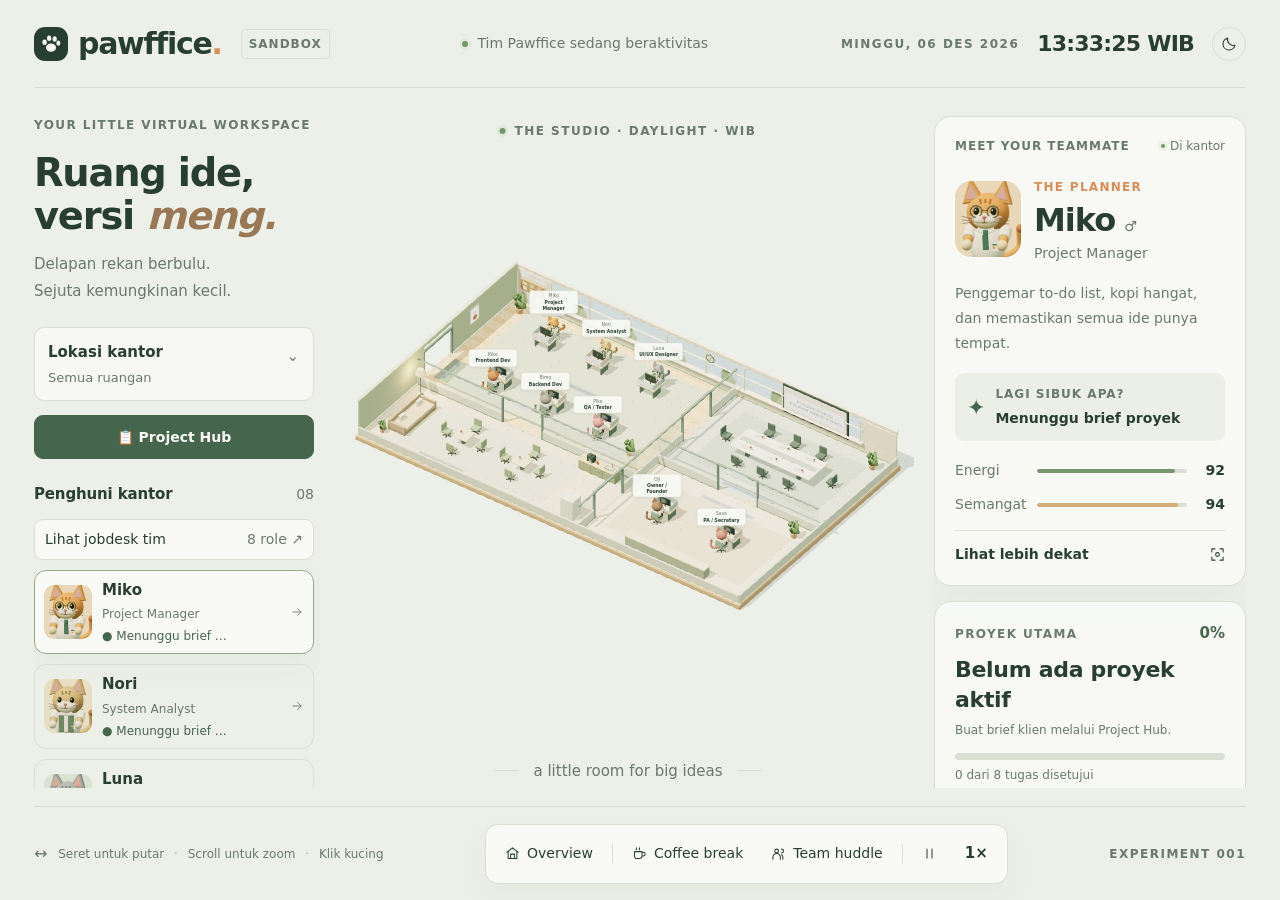
==== commit 79943f32: "feat: adding project methods" ====
--- a/3D-index.html
+++ b/3D-index.html
@@ -17,6 +17,8 @@
     <link rel="stylesheet" href="src/css/style.css">
 
     <script defer src="vendor/three/Three.js"></script>
+    <script defer src="src/js/projects/methods/waterfall.js"></script>
+    <script defer src="src/js/projects/methods/agile.js"></script>
     <script defer src="src/js/projects/project-engine.js"></script>
     <script defer src="src/js/projects/project-ui.js"></script>
     <script defer src="src/js/main.js"></script>
@@ -376,7 +378,7 @@
           <button class="project-primary" id="project-hub-button" aria-haspopup="dialog">
             📋 Buka Project Hub
           </button>
-          <p class="save-status">Progres berdasarkan tugas yang disetujui, bukan timer.</p>
+          <p class="save-status" id="main-quest-rule">Progres mengikuti hasil yang disetujui.</p>
         </section>
 
         <section class="mission-panel panel" aria-labelledby="mission-title">
@@ -505,6 +507,7 @@
       </header>
       <nav class="project-tabs" aria-label="Bagian Project Hub" id="project-tabs">
         <button data-project-tab="brief" aria-current="page">🌱 Brief</button>
+        <button type="button" data-project-tab="backlog">🌿 Backlog & iterasi</button>
         <button data-project-tab="board">📋 Papan tugas</button>
         <button data-project-tab="meetings">🤝 Notulen</button>
         <button data-project-tab="archive">🗂️ Arsip</button>
--- a/src/css/style.css
+++ b/src/css/style.css
@@ -1428,6 +1428,9 @@
 }
 
 .project-form .project-field:has(textarea),
+.project-form > h4,
+.project-form > p,
+.project-form > fieldset,
 .project-form > button {
   grid-column: 1 / -1;
 }
@@ -1459,6 +1462,31 @@
   flex-wrap: wrap;
   gap: 10px;
   margin: 14px 0;
+}
+
+.backlog-form {
+  margin: 20px 0;
+  padding: 20px;
+  border: 1px solid var(--line);
+  border-radius: 12px;
+  background: var(--panel);
+}
+
+.backlog-form h4,
+.backlog-card h4 {
+  margin: 0 0 12px;
+  font-size: 18px;
+  line-height: 1.5;
+  overflow-wrap: anywhere;
+}
+
+.backlog-card p {
+  white-space: pre-wrap;
+  line-height: 1.65;
+}
+
+.project-task-detail > .project-button {
+  margin: 12px 0 12px 12px;
 }
 
 .project-board {
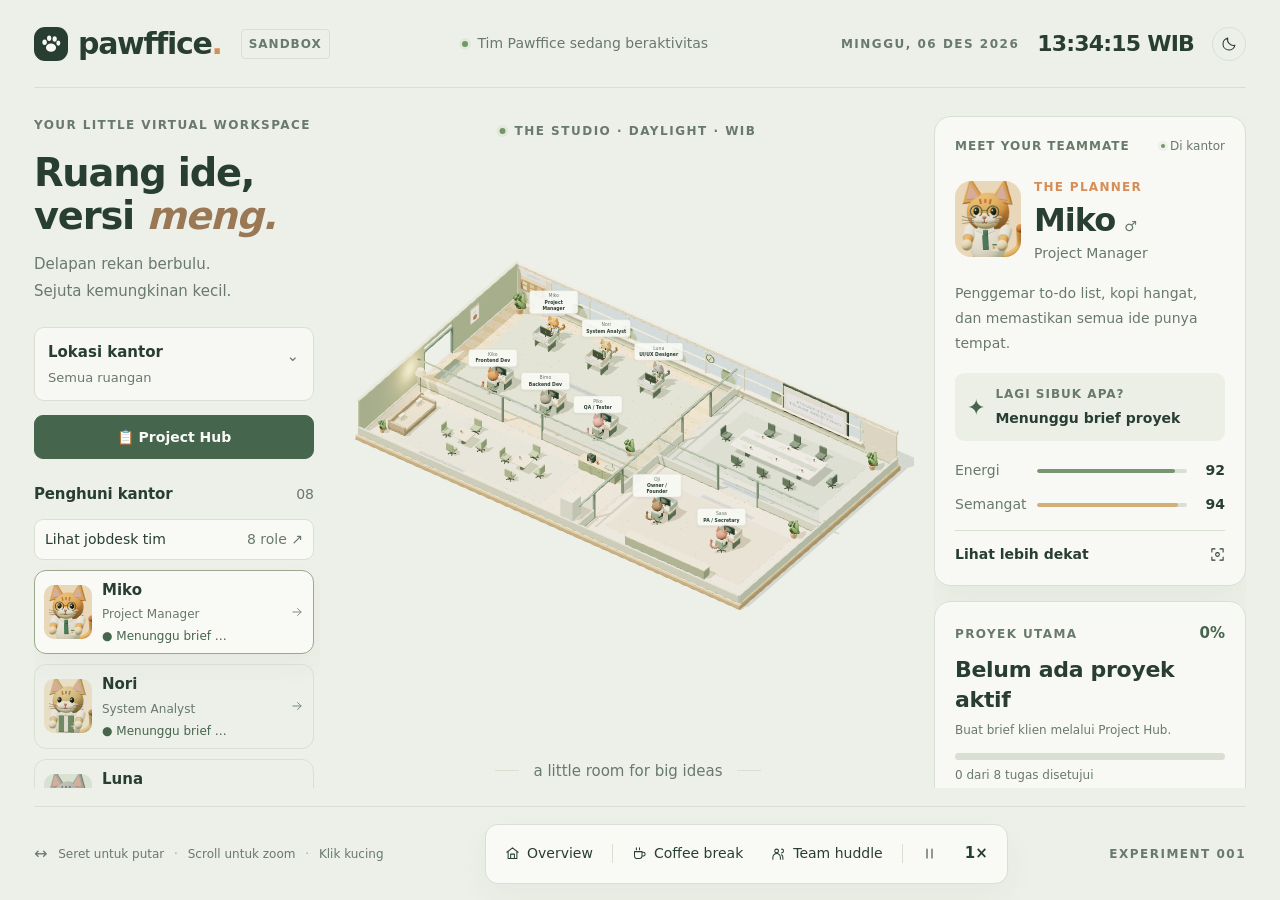
==== commit 8ec04ec1: "feat: adding hybrids methods" ====
--- a/3D-index.html
+++ b/3D-index.html
@@ -18,7 +18,9 @@
 
     <script defer src="vendor/three/Three.js"></script>
     <script defer src="src/js/projects/methods/waterfall.js"></script>
+    <script defer src="src/js/projects/methods/iterative.js"></script>
     <script defer src="src/js/projects/methods/agile.js"></script>
+    <script defer src="src/js/projects/methods/hybrid.js"></script>
     <script defer src="src/js/projects/project-engine.js"></script>
     <script defer src="src/js/projects/project-ui.js"></script>
     <script defer src="src/js/main.js"></script>
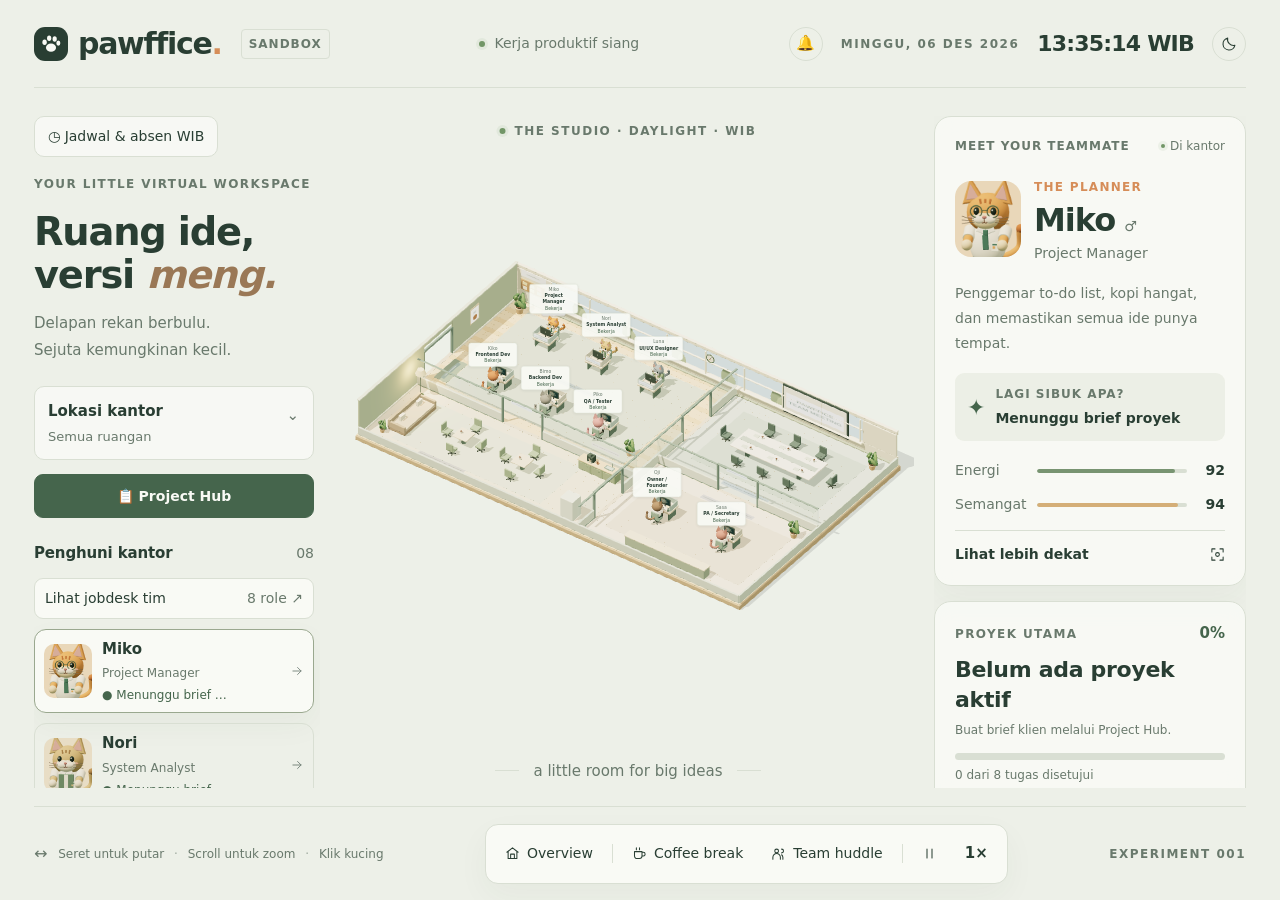
==== commit 5e355ed7: "feat: add schedule work" ====
--- a/3D-index.html
+++ b/3D-index.html
@@ -23,6 +23,8 @@
     <script defer src="src/js/projects/methods/hybrid.js"></script>
     <script defer src="src/js/projects/project-engine.js"></script>
     <script defer src="src/js/projects/project-ui.js"></script>
+    <script defer src="src/js/office/office-schedule.js"></script>
+    <script defer src="src/js/office/office-ui.js"></script>
     <script defer src="src/js/main.js"></script>
   </head>
 
@@ -143,10 +145,14 @@
 
       <div class="live-indicator">
         <span class="live-dot"></span>
-        Tim Pawffice sedang beraktivitas
+        <span id="office-phase">Menyiapkan jadwal kantor</span>
       </div>
 
       <div class="header-right">
+        <button class="icon-button office-bell" id="office-bell" type="button" aria-label="Pusat kantor dan notifikasi" title="Pusat kantor & pengajuan lembur">
+          <span aria-hidden="true">🔔</span>
+          <span class="office-badge" id="office-badge" hidden>0</span>
+        </button>
         <span class="day-label" id="day-label">WAKTU JAKARTA</span>
         <span
           class="clock"
@@ -175,6 +181,7 @@
         aria-label="Panel lokasi, tim, dan cerita hari ini"
       >
         <div class="intro">
+          <button class="office-routine-button" id="office-routine-button" type="button">◷ Jadwal & absen WIB</button>
           <p class="eyebrow">YOUR LITTLE VIRTUAL WORKSPACE</p>
           <h1>
             Ruang ide,<br>
@@ -289,9 +296,9 @@
         >
           <div class="section-heading">
             <span class="eyebrow">MEET YOUR TEAMMATE</span>
-            <span class="availability">
+            <span class="availability" id="selected-availability">
               <span class="live-dot"></span>
-              Di kantor
+              <span id="selected-presence">Di kantor</span>
             </span>
           </div>
 
@@ -505,6 +512,7 @@
           <h2 id="project-dialog-title">Dari brief, jadi pekerjaan tim.</h2>
           <p>Kelola proyek dan dokumen simulasi lokal. Belum menghasilkan website nyata.</p>
         </div>
+        <button class="project-button office-inline-button" id="office-project-bell" type="button" hidden>🔔 Kabar kantor</button>
         <button class="jobdesk-close" id="project-close" aria-label="Tutup Project Hub">×</button>
       </header>
       <nav class="project-tabs" aria-label="Bagian Project Hub" id="project-tabs">
@@ -541,6 +549,23 @@
         <button class="project-primary" id="project-confirm-accept" type="button">Lanjutkan</button>
       </div>
     </dialog>
+    <dialog class="project-dialog office-dialog" id="office-dialog" aria-labelledby="office-title">
+      <header class="project-dialog-header">
+        <div>
+          <p class="eyebrow">PAWFFICE · RUTINITAS WIB</p>
+          <h2 id="office-title">Kabar dari kantor.</h2>
+          <p>Jadwal harian, absen simulasi, daily report, dan izin lembur.</p>
+        </div>
+        <button class="jobdesk-close" id="office-close" type="button" aria-label="Tutup pusat kantor">×</button>
+      </header>
+      <nav class="project-tabs" id="office-tabs" aria-label="Bagian pusat kantor">
+        <button type="button" data-office-tab="notifications">🔔 Notifikasi</button>
+        <button type="button" data-office-tab="routine">◷ Jadwal & absen</button>
+        <button type="button" data-office-tab="reports">📝 Daily report</button>
+      </nav>
+      <p class="project-message" id="office-message" role="status" aria-live="polite"></p>
+      <div class="project-content" id="office-content"></div>
+    </dialog>
     <noscript>Aktifkan JavaScript di browser untuk membuka kantor 3D ini.</noscript>
   </body>
 </html>
--- a/src/css/style.css
+++ b/src/css/style.css
@@ -81,6 +81,95 @@
   width: 0;
   height: 0;
   overflow: hidden;
+}
+
+.office-bell {
+  position: relative;
+  flex-shrink: 0;
+}
+
+.office-inline-button {
+  flex-shrink: 0;
+  align-self: center;
+}
+
+.office-inline-button[hidden] {
+  display: none;
+}
+
+.office-badge {
+  position: absolute;
+  top: -5px;
+  right: -6px;
+  min-width: 22px;
+  padding: 2px 5px;
+  border: 2px solid var(--background);
+  border-radius: 20px;
+  background: var(--orange);
+  color: #242f32;
+  font-size: 12px;
+  font-weight: 800;
+}
+
+.office-routine-button {
+  padding: 9px 13px;
+  margin: 0 0 18px;
+  border: 1px solid var(--line);
+  border-radius: 10px;
+  background: var(--panel);
+  font-size: 14px;
+}
+
+.office-shifts {
+  display: grid;
+  grid-template-columns: minmax(140px, auto) 1fr;
+  gap: 12px 20px;
+  padding: 18px;
+  border: 1px solid var(--line);
+  border-radius: 12px;
+  font-size: 15px;
+}
+
+.office-shifts dt {
+  font-weight: 700;
+}
+
+.office-shifts dd {
+  margin: 0;
+}
+
+.office-notice.unread {
+  border-left: 4px solid var(--orange);
+}
+
+.availability.is-away .local-dot {
+  background: var(--muted);
+}
+
+.office-notice h3 {
+  font-size: 19px;
+}
+
+.office-dialog .project-note p {
+  line-height: 1.7;
+  white-space: pre-wrap;
+}
+
+.workspace-label .office-avatar-status {
+  display: block;
+  font-size: 12px;
+  color: var(--green);
+}
+
+@media (max-width: 560px) {
+  .office-shifts {
+    grid-template-columns: 1fr;
+    gap: 6px;
+  }
+
+  .office-shifts dd {
+    margin-bottom: 12px;
+  }
 }
 
 .topbar {
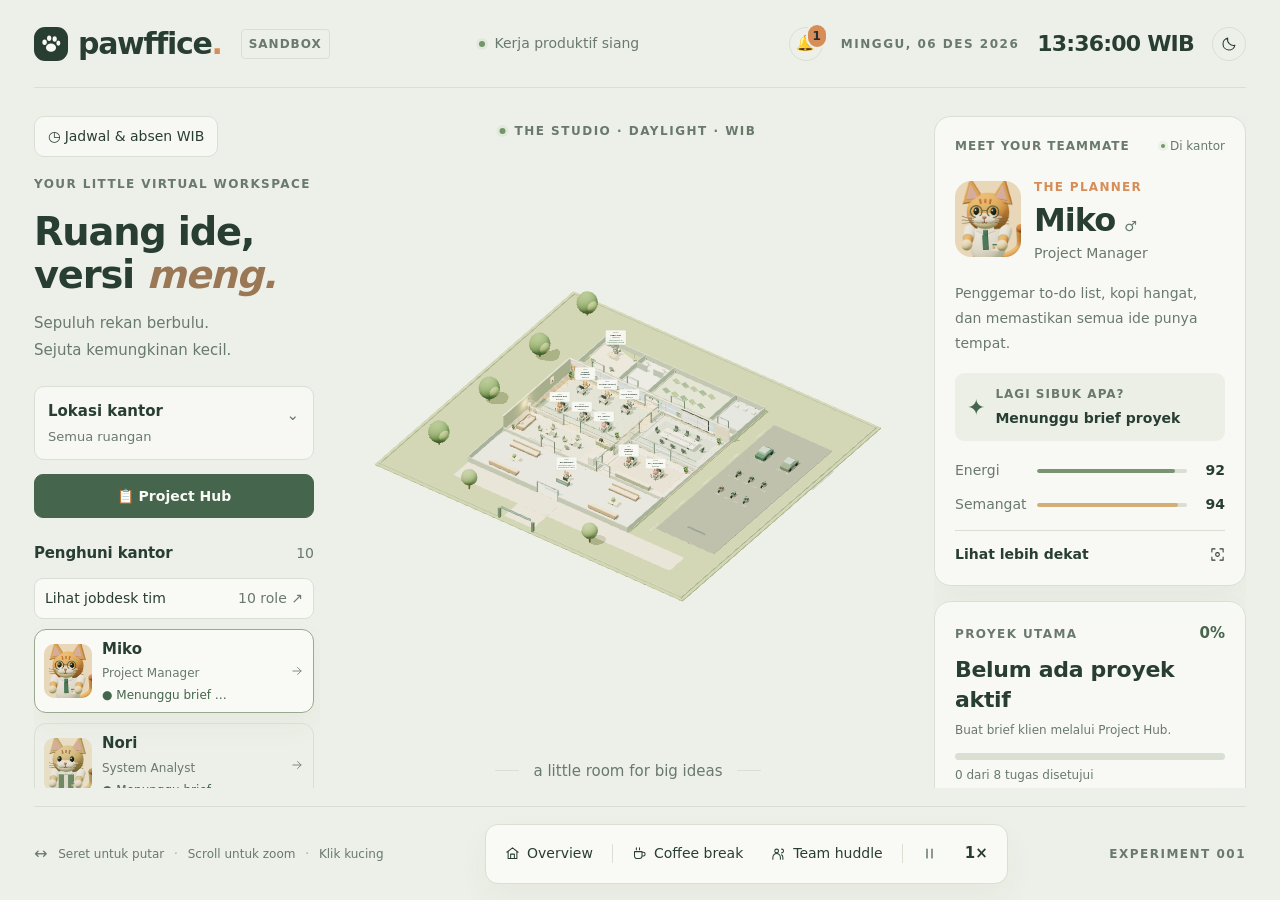
==== commit 8c2e100d: "feat: add some actor" ====
--- a/3D-index.html
+++ b/3D-index.html
@@ -23,6 +23,8 @@
     <script defer src="src/js/projects/methods/hybrid.js"></script>
     <script defer src="src/js/projects/project-engine.js"></script>
     <script defer src="src/js/projects/project-ui.js"></script>
+    <script defer src="src/js/office/prayer-times.js"></script>
+    <script defer src="src/js/office/office-campus.js"></script>
     <script defer src="src/js/office/office-schedule.js"></script>
     <script defer src="src/js/office/office-ui.js"></script>
     <script defer src="src/js/main.js"></script>
@@ -188,7 +190,7 @@
             versi <em>meng.</em>
           </h1>
           <p class="intro-copy">
-            Delapan rekan berbulu.<br>
+            Sepuluh rekan berbulu.<br>
             Sejuta kemungkinan kecil.
           </p>
         </div>
@@ -204,6 +206,13 @@
             <button id="room-meeting" aria-pressed="false">Meeting</button>
             <button id="room-owner" aria-pressed="false">Owner + PA</button>
             <button id="room-pantry" aria-pressed="false">Pantry & istirahat</button>
+            <button id="room-lobby" aria-pressed="false">Lobby</button>
+            <button id="room-parking" aria-pressed="false">Parkir</button>
+            <button id="room-grounds" aria-pressed="false">Halaman kantor</button>
+            <button id="room-bathroom" aria-pressed="false">Kamar mandi</button>
+            <button id="room-wudu" aria-pressed="false">Tempat wudu</button>
+            <button id="room-prayer" aria-pressed="false">Musala</button>
+            <button id="room-staff" aria-pressed="false">Ruang staf</button>
           </nav>
         </details>
 
@@ -222,7 +231,7 @@
         >
           <div class="section-heading">
             <h2 id="team-title">Penghuni kantor</h2>
-            <span class="count-tag" id="team-count">08</span>
+            <span class="count-tag" id="team-count">10</span>
           </div>
           <button
             class="jobdesk-button"
@@ -231,7 +240,7 @@
             aria-controls="jobdesk-dialog"
             title="Lihat jobdesk seluruh tim (J)"
           >
-            Lihat jobdesk tim <span>8 role ↗</span>
+            Lihat jobdesk tim <span>10 role ↗</span>
           </button>
           <div class="team-list" id="team-list"></div>
         </section>
@@ -491,7 +500,7 @@
         <div>
           <p class="eyebrow">THE PAWFFICE TEAM</p>
           <h2 id="jobdesk-title">Siapa mengerjakan apa?</h2>
-          <p>Delapan role, satu software house. Ini tanggung jawab tiap aktor.</p>
+          <p>Delapan role proyek dan dua role operasional. Ini tanggung jawab tiap aktor.</p>
         </div>
         <button class="jobdesk-close" id="jobdesk-close" aria-label="Tutup daftar jobdesk">
           ×
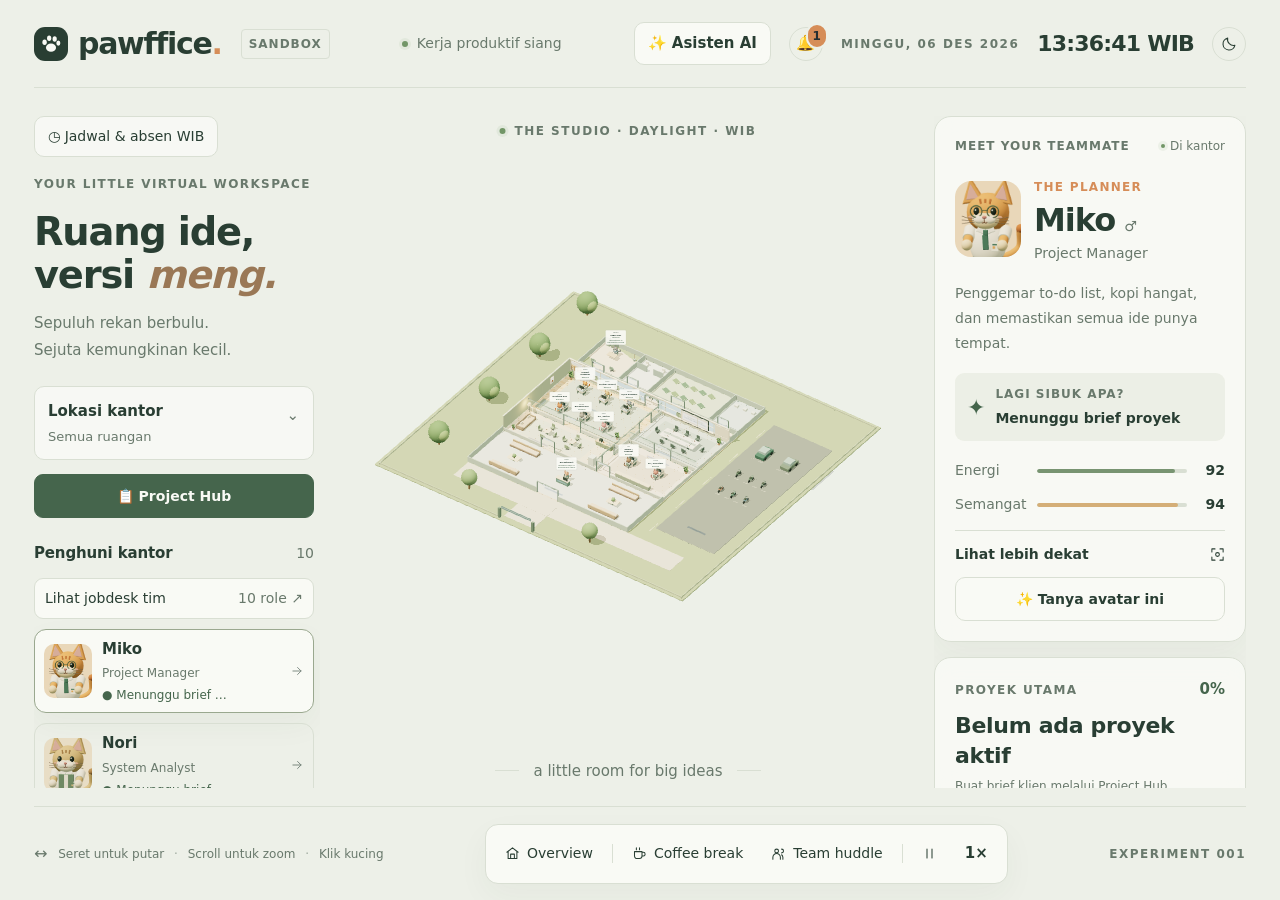
==== commit 2031c06c: "feat: new features AI agent gemini" ====
--- a/3D-index.html
+++ b/3D-index.html
@@ -27,6 +27,7 @@
     <script defer src="src/js/office/office-campus.js"></script>
     <script defer src="src/js/office/office-schedule.js"></script>
     <script defer src="src/js/office/office-ui.js"></script>
+    <script defer src="src/js/ai/ai-panel.js"></script>
     <script defer src="src/js/main.js"></script>
   </head>
 
@@ -151,6 +152,9 @@
       </div>
 
       <div class="header-right">
+        <button class="ai-open-button" id="ai-open-button" type="button" aria-controls="ai-panel" aria-expanded="false">
+          ✨ Asisten AI
+        </button>
         <button class="icon-button office-bell" id="office-bell" type="button" aria-label="Pusat kantor dan notifikasi" title="Pusat kantor & pengajuan lembur">
           <span aria-hidden="true">🔔</span>
           <span class="office-badge" id="office-badge" hidden>0</span>
@@ -360,6 +364,7 @@
               <use href="#i-focus" />
             </svg>
           </button>
+          <button class="project-primary ai-profile-button" id="ai-profile-button" type="button">✨ Tanya avatar ini</button>
         </section>
 
         <section class="main-quest-panel panel" aria-labelledby="main-quest-title">
@@ -494,6 +499,36 @@
         <span class="version">EXPERIMENT 001</span>
       </footer>
     </main>
+
+
+    <aside class="ai-panel" id="ai-panel" aria-labelledby="ai-panel-title" hidden>
+      <header class="ai-panel-header">
+        <div>
+          <p class="eyebrow">PAWFFICE · GEMINI</p>
+          <h2 id="ai-panel-title">Ngobrol dengan tim</h2>
+          <p id="ai-panel-subtitle">Pilih avatar untuk mulai konsultasi.</p>
+        </div>
+        <button class="jobdesk-close ai-panel-close" id="ai-panel-close" type="button" aria-label="Tutup panel AI">×</button>
+      </header>
+      <label class="ai-avatar-label" for="ai-avatar-select">Rekan yang diajak bicara</label>
+      <select class="ai-avatar-select" id="ai-avatar-select"></select>
+      <p class="ai-context-note" id="ai-context-note">Konteks proyek aktif akan disertakan bila tersedia.</p>
+      <label class="ai-avatar-label" for="ai-model-select">Model Gemini</label>
+      <select class="ai-avatar-select" id="ai-model-select">
+        <option value="gemini-3.8-flash">Gemini 3.8 Flash · cepat</option>
+        <option value="gemini-3.1-pro-preview">Gemini 3.1 Pro Preview · analisis mendalam</option>
+        <option value="gemini-3.5-flash-lite">Gemini 3.5 Flash-Lite · ringan</option>
+      </select>
+      <div class="ai-messages" id="ai-messages" role="log" aria-live="polite"></div>
+      <form class="ai-form" id="ai-form">
+        <label class="visually-hidden" for="ai-input">Pesan untuk Gemini</label>
+        <textarea id="ai-input" rows="3" maxlength="6000" placeholder="Tanyakan sesuatu ke rekan tim..." required></textarea>
+        <div class="ai-form-actions">
+          <span id="ai-status" role="status">Gemini siap · key tetap di Worker lokal</span>
+          <button class="project-primary" id="ai-send" type="submit">Kirim</button>
+        </div>
+      </form>
+    </aside>
 
     <dialog class="jobdesk-dialog" id="jobdesk-dialog" aria-labelledby="jobdesk-title">
       <div class="jobdesk-header">
@@ -575,6 +610,7 @@
       <p class="project-message" id="office-message" role="status" aria-live="polite"></p>
       <div class="project-content" id="office-content"></div>
     </dialog>
+
     <noscript>Aktifkan JavaScript di browser untuk membuka kantor 3D ini.</noscript>
   </body>
 </html>
--- a/src/css/style.css
+++ b/src/css/style.css
@@ -2006,3 +2006,191 @@
     height: 19px;
   }
 }
+
+/* Panel Gemini berada di lapisan UI halaman, terpisah dari canvas kantor. */
+.ai-open-button,
+.ai-profile-button {
+  border: 1px solid var(--line);
+  border-radius: 10px;
+  background: var(--paper);
+  color: var(--ink);
+  font-weight: 650;
+}
+
+.ai-open-button {
+  padding: 9px 13px;
+  white-space: nowrap;
+}
+
+.ai-profile-button {
+  width: 100%;
+  margin-top: 12px;
+}
+
+.ai-panel[hidden] {
+  display: none;
+}
+
+.ai-panel {
+  position: fixed;
+  z-index: 100;
+  top: 104px;
+  right: 24px;
+  bottom: 100px;
+  display: flex;
+  flex-direction: column;
+  width: min(440px, calc(100vw - 32px));
+  min-height: 0;
+  padding: 20px;
+  overflow: hidden;
+  border: 1px solid var(--line);
+  border-radius: 18px;
+  background: var(--paper);
+  color: var(--ink);
+  box-shadow: 0 18px 60px rgba(18, 35, 27, 0.26);
+}
+
+.ai-panel-header {
+  display: flex;
+  flex: 0 0 auto;
+  align-items: flex-start;
+  justify-content: space-between;
+  gap: 14px;
+  padding-bottom: 12px;
+  border-bottom: 1px solid var(--line);
+}
+
+.ai-panel-header h2 {
+  margin: 4px 0;
+  font-size: 22px;
+}
+
+.ai-panel-header p:last-child {
+  margin: 0;
+  color: var(--muted);
+  font-size: 14px;
+}
+
+.ai-panel-close {
+  position: static;
+  flex: 0 0 38px;
+}
+
+.ai-avatar-label {
+  margin: 12px 0 5px;
+  color: var(--muted);
+  font-size: 13px;
+  font-weight: 650;
+}
+
+.ai-avatar-select,
+.ai-form textarea {
+  width: 100%;
+  padding: 10px 12px;
+  border: 1px solid var(--line);
+  border-radius: 9px;
+  background: var(--background);
+  color: var(--ink);
+  font: inherit;
+}
+
+.ai-context-note {
+  margin: 8px 0 0;
+  color: var(--muted);
+  font-size: 12px;
+  overflow-wrap: anywhere;
+}
+
+.ai-messages {
+  flex: 1 1 0;
+  min-height: 0;
+  margin: 14px 0;
+  padding: 4px;
+  overflow-y: auto;
+  display: flex;
+  flex-direction: column;
+  gap: 10px;
+}
+
+.ai-message {
+  max-width: 92%;
+  padding: 10px 12px;
+  border: 1px solid var(--line);
+  border-radius: 12px;
+  background: var(--background);
+  white-space: pre-wrap;
+  overflow-wrap: anywhere;
+  line-height: 1.55;
+}
+
+.ai-message.user {
+  align-self: flex-end;
+  border-color: var(--green);
+  background: var(--green);
+  color: var(--paper);
+}
+
+.ai-form {
+  flex: 0 0 auto;
+  min-width: 0;
+  padding-top: 12px;
+  border-top: 1px solid var(--line);
+}
+
+.ai-form textarea {
+  display: block;
+  min-height: 76px;
+  max-height: 112px;
+  resize: none;
+}
+
+.ai-form-actions {
+  display: flex;
+  justify-content: space-between;
+  align-items: center;
+  gap: 12px;
+  margin-top: 8px;
+}
+
+.ai-form-actions span {
+  min-width: 0;
+  color: var(--muted);
+  font-size: 12px;
+}
+
+.ai-form-actions button:disabled {
+  opacity: 0.6;
+  cursor: wait;
+}
+
+.visually-hidden {
+  position: absolute;
+  width: 1px;
+  height: 1px;
+  overflow: hidden;
+  clip: rect(0, 0, 0, 0);
+  white-space: nowrap;
+}
+
+@media (max-width: 700px) {
+  .ai-panel {
+    inset: 96px 10px 88px;
+    width: auto;
+    padding: 15px;
+  }
+
+  .ai-open-button {
+    padding: 8px;
+    font-size: 13px;
+  }
+
+  .ai-form-actions {
+    display: grid;
+    grid-template-columns: minmax(0, 1fr) auto;
+    align-items: center;
+  }
+
+  .ai-form-actions span {
+    grid-column: 1 / -1;
+  }
+}
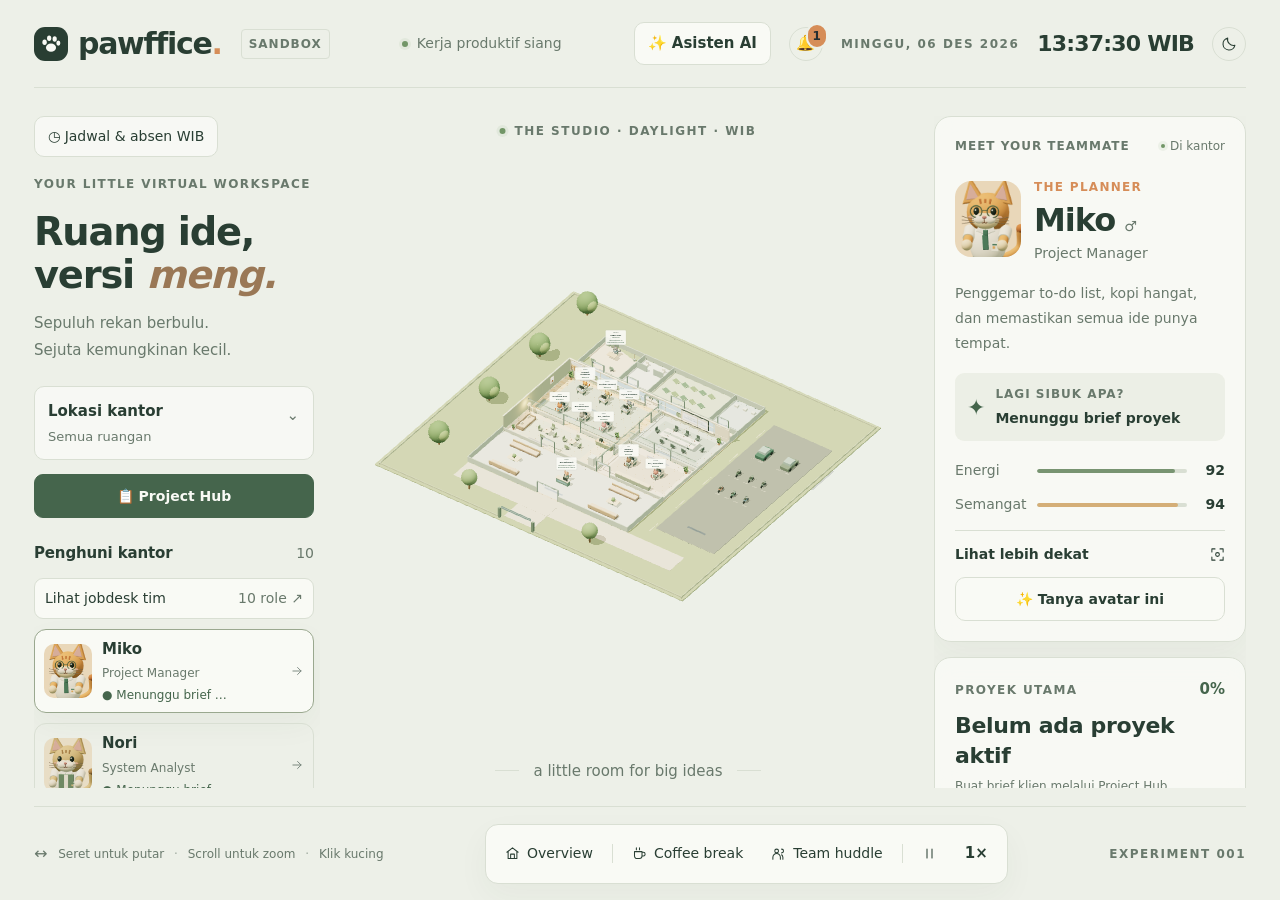
==== commit 34c55e93: "refactor: update index" ====
--- a/3D-index.html
+++ b/3D-index.html
@@ -1,16 +1,11 @@
 <!doctype html>
 <html lang="id">
-  <head>
+
+<head>
     <meta charset="utf-8">
-    <meta
-      name="viewport"
-      content="width=device-width, initial-scale=1"
-    >
+    <meta name="viewport" content="width=device-width, initial-scale=1">
     <meta name="theme-color" content="#edf0e8">
-    <meta
-      name="description"
-      content="Simulasi software house lokal dengan tim kucing, proyek website, dan quest harian."
-    >
+    <meta name="description" content="Simulasi software house lokal dengan tim kucing, proyek website, dan quest harian.">
 
     <title>Pawffice — a little room for big ideas</title>
 
@@ -29,15 +24,11 @@
     <script defer src="src/js/office/office-ui.js"></script>
     <script defer src="src/js/ai/ai-panel.js"></script>
     <script defer src="src/js/main.js"></script>
-  </head>
-
-  <body>
+</head>
+
+<body>
     <!-- Ikon antarmuka berupa SVG lokal, tanpa font atau aset dari internet. -->
-    <svg
-      class="icon-library"
-      xmlns="http://www.w3.org/2000/svg"
-      aria-hidden="true"
-    >
+    <svg class="icon-library" xmlns="http://www.w3.org/2000/svg" aria-hidden="true">
       <symbol id="i-paw" viewBox="0 0 24 24">
         <ellipse
           cx="12"
@@ -132,485 +123,375 @@
     </svg>
 
     <header class="topbar">
-      <a
-        class="brand"
-        href="./3D-index.html"
-        aria-label="Pawffice beranda"
-      >
-        <span class="brand-mark">
+        <a class="brand" href="./3D-index.html" aria-label="Pawffice beranda">
+            <span class="brand-mark">
           <svg>
             <use href="#i-paw" />
           </svg>
         </span>
-        <span>pawffice<span class="brand-period">.</span></span>
-        <span class="preview-tag">SANDBOX</span>
-      </a>
-
-      <div class="live-indicator">
-        <span class="live-dot"></span>
-        <span id="office-phase">Menyiapkan jadwal kantor</span>
-      </div>
-
-      <div class="header-right">
-        <button class="ai-open-button" id="ai-open-button" type="button" aria-controls="ai-panel" aria-expanded="false">
+            <span>pawffice<span class="brand-period">.</span></span>
+            <span class="preview-tag">SANDBOX</span>
+        </a>
+
+        <div class="live-indicator">
+            <span class="live-dot"></span>
+            <span id="office-phase">Menyiapkan jadwal kantor</span>
+        </div>
+
+        <div class="header-right">
+            <button class="ai-open-button" id="ai-open-button" type="button" aria-controls="ai-panel" aria-expanded="false">
           ✨ Asisten AI
         </button>
-        <button class="icon-button office-bell" id="office-bell" type="button" aria-label="Pusat kantor dan notifikasi" title="Pusat kantor & pengajuan lembur">
+            <button class="icon-button office-bell" id="office-bell" type="button" aria-label="Pusat kantor dan notifikasi" title="Pusat kantor & pengajuan lembur">
           <span aria-hidden="true">🔔</span>
           <span class="office-badge" id="office-badge" hidden>0</span>
         </button>
-        <span class="day-label" id="day-label">WAKTU JAKARTA</span>
-        <span
-          class="clock"
-          id="clock"
-          title="Waktu Jakarta · WIB (UTC+7) · mengikuti jam komputer"
-        >
+            <span class="day-label" id="day-label">WAKTU JAKARTA</span>
+            <span class="clock" id="clock" title="Waktu Jakarta · WIB (UTC+7) · mengikuti jam komputer">
           --:--:-- WIB
         </span>
-        <button
-          class="icon-button"
-          id="theme-button"
-          title="Ganti suasana siang / malam"
-          aria-label="Ganti suasana malam"
-        >
+            <button class="icon-button" id="theme-button" title="Ganti suasana siang / malam" aria-label="Ganti suasana malam">
           <svg>
             <use href="#i-moon" />
           </svg>
         </button>
-      </div>
+        </div>
     </header>
 
     <main>
-      <aside
-        class="left-panel"
-        tabindex="0"
-        aria-label="Panel lokasi, tim, dan cerita hari ini"
-      >
-        <div class="intro">
-          <button class="office-routine-button" id="office-routine-button" type="button">◷ Jadwal & absen WIB</button>
-          <p class="eyebrow">YOUR LITTLE VIRTUAL WORKSPACE</p>
-          <h1>
-            Ruang ide,<br>
-            versi <em>meng.</em>
-          </h1>
-          <p class="intro-copy">
-            Sepuluh rekan berbulu.<br>
-            Sejuta kemungkinan kecil.
-          </p>
-        </div>
-
-        <details class="location-menu" id="location-menu">
-          <summary>
-            <strong>Lokasi kantor</strong>
-            <span id="room-current-name">Semua ruangan</span>
-          </summary>
-          <nav class="room-navigation" aria-label="Fokus ruangan kantor">
-            <button id="room-overview" class="active" aria-pressed="true">Semua ruangan</button>
-            <button id="room-work" aria-pressed="false">Ruang kerja</button>
-            <button id="room-meeting" aria-pressed="false">Meeting</button>
-            <button id="room-owner" aria-pressed="false">Owner + PA</button>
-            <button id="room-pantry" aria-pressed="false">Pantry & istirahat</button>
-            <button id="room-lobby" aria-pressed="false">Lobby</button>
-            <button id="room-parking" aria-pressed="false">Parkir</button>
-            <button id="room-grounds" aria-pressed="false">Halaman kantor</button>
-            <button id="room-bathroom" aria-pressed="false">Kamar mandi</button>
-            <button id="room-wudu" aria-pressed="false">Tempat wudu</button>
-            <button id="room-prayer" aria-pressed="false">Musala</button>
-            <button id="room-staff" aria-pressed="false">Ruang staf</button>
-          </nav>
-        </details>
-
-        <button
-          class="project-primary project-entry"
-          id="project-shortcut"
-          aria-haspopup="dialog"
-          title="Buka Project Hub (P)"
-        >
+        <aside class="left-panel" tabindex="0" aria-label="Panel lokasi, tim, dan cerita hari ini">
+            <div class="intro">
+                <button class="office-routine-button" id="office-routine-button" type="button">◷ Jadwal & absen WIB</button>
+                <p class="eyebrow">YOUR LITTLE VIRTUAL WORKSPACE</p>
+                <h1>
+                    Ruang ide,<br> versi <em>meng.</em>
+                </h1>
+                <p class="intro-copy">
+                    Sepuluh rekan berbulu.<br> Sejuta kemungkinan kecil.
+                </p>
+            </div>
+
+            <details class="location-menu" id="location-menu">
+                <summary>
+                    <strong>Lokasi kantor</strong>
+                    <span id="room-current-name">Semua ruangan</span>
+                </summary>
+                <nav class="room-navigation" aria-label="Fokus ruangan kantor">
+                    <button id="room-overview" class="active" aria-pressed="true">Semua ruangan</button>
+                    <button id="room-work" aria-pressed="false">Ruang kerja</button>
+                    <button id="room-meeting" aria-pressed="false">Meeting</button>
+                    <button id="room-owner" aria-pressed="false">Owner + PA</button>
+                    <button id="room-pantry" aria-pressed="false">Pantry & istirahat</button>
+                    <button id="room-lobby" aria-pressed="false">Lobby</button>
+                    <button id="room-parking" aria-pressed="false">Parkir</button>
+                    <button id="room-grounds" aria-pressed="false">Halaman kantor</button>
+                    <button id="room-bathroom" aria-pressed="false">Kamar mandi</button>
+                    <button id="room-wudu" aria-pressed="false">Tempat wudu</button>
+                    <button id="room-prayer" aria-pressed="false">Musala</button>
+                    <button id="room-staff" aria-pressed="false">Ruang staf</button>
+                </nav>
+            </details>
+
+            <button class="project-primary project-entry" id="project-shortcut" aria-haspopup="dialog" title="Buka Project Hub (P)">
           📋 Project Hub
         </button>
 
-        <section
-          class="team-section"
-          aria-labelledby="team-title"
-        >
-          <div class="section-heading">
-            <h2 id="team-title">Penghuni kantor</h2>
-            <span class="count-tag" id="team-count">10</span>
-          </div>
-          <button
-            class="jobdesk-button"
-            id="jobdesk-button"
-            aria-haspopup="dialog"
-            aria-controls="jobdesk-dialog"
-            title="Lihat jobdesk seluruh tim (J)"
-          >
+            <section class="team-section" aria-labelledby="team-title">
+                <div class="section-heading">
+                    <h2 id="team-title">Penghuni kantor</h2>
+                    <span class="count-tag" id="team-count">10</span>
+                </div>
+                <button class="jobdesk-button" id="jobdesk-button" aria-haspopup="dialog" aria-controls="jobdesk-dialog" title="Lihat jobdesk seluruh tim (J)">
             Lihat jobdesk tim <span>10 role ↗</span>
           </button>
-          <div class="team-list" id="team-list"></div>
+                <div class="team-list" id="team-list"></div>
+            </section>
+
+            <section class="activity-section" aria-labelledby="activity-title">
+                <div class="section-heading">
+                    <h2 id="activity-title">Cerita hari ini</h2>
+                    <span class="tiny-dot"></span>
+                </div>
+                <ol class="activity-list" id="activity-list" aria-live="polite"></ol>
+            </section>
+
+            <p class="left-footnote">A cozy experiment. Made for curiosity.</p>
+        </aside>
+
+        <section class="world" id="world" aria-label="Kantor software house kucing 3D interaktif">
+            <div class="world-label">
+                <span class="live-dot"></span>
+                <span id="world-label">THE STUDIO · MORNING LIGHT</span>
+            </div>
+
+            <div id="scene" tabindex="0" aria-label="Seret untuk memutar kantor, gulir untuk zoom, klik kucing">
+                <div id="workspace-labels" class="workspace-labels" role="list" aria-label="Nama dan role di setiap bilik"></div>
+            </div>
+
+            <div class="loading" id="loading">
+                <span class="loading-paw">🐾</span>
+                <span>Merapikan meja para meng…</span>
+            </div>
+
+            <div class="scene-caption">
+                <span class="caption-line"></span> a little room for big ideas
+                <span class="caption-line"></span>
+            </div>
         </section>
 
-        <section
-          class="activity-section"
-          aria-labelledby="activity-title"
-        >
-          <div class="section-heading">
-            <h2 id="activity-title">Cerita hari ini</h2>
-            <span class="tiny-dot"></span>
-          </div>
-          <ol
-            class="activity-list"
-            id="activity-list"
-            aria-live="polite"
-          ></ol>
-        </section>
-
-        <p class="left-footnote">A cozy experiment. Made for curiosity.</p>
-      </aside>
-
-      <section
-        class="world"
-        id="world"
-        aria-label="Kantor software house kucing 3D interaktif"
-      >
-        <div class="world-label">
-          <span class="live-dot"></span>
-          <span id="world-label">THE STUDIO · MORNING LIGHT</span>
-        </div>
-
-        <div
-          id="scene"
-          tabindex="0"
-          aria-label="Seret untuk memutar kantor, gulir untuk zoom, klik kucing"
-        >
-          <div
-            id="workspace-labels"
-            class="workspace-labels"
-            role="list"
-            aria-label="Nama dan role di setiap bilik"
-          ></div>
-        </div>
-
-        <div class="loading" id="loading">
-          <span class="loading-paw">🐾</span>
-          <span>Merapikan meja para meng…</span>
-        </div>
-
-        <div class="scene-caption">
-          <span class="caption-line"></span>
-          a little room for big ideas
-          <span class="caption-line"></span>
-        </div>
-      </section>
-
-      <aside class="right-panel">
-        <section
-          class="inspector panel"
-          aria-labelledby="selected-name"
-        >
-          <div class="section-heading">
-            <span class="eyebrow">MEET YOUR TEAMMATE</span>
-            <span class="availability" id="selected-availability">
+        <aside class="right-panel">
+            <section class="inspector panel" aria-labelledby="selected-name">
+                <div class="section-heading">
+                    <span class="eyebrow">MEET YOUR TEAMMATE</span>
+                    <span class="availability" id="selected-availability">
               <span class="live-dot"></span>
-              <span id="selected-presence">Di kantor</span>
-            </span>
-          </div>
-
-          <div class="profile-heading">
-            <img
-              id="selected-portrait"
-              class="profile-avatar"
-              alt="Avatar kucing terpilih"
-            >
-            <div>
-              <span class="role-label" id="selected-role">THE PLANNER</span>
-              <h2 id="selected-name">Miko<span>♂</span></h2>
-              <p id="selected-job">Project Manager</p>
-            </div>
-          </div>
-
-          <p class="profile-bio" id="selected-bio">
-            Penggemar to-do list, kopi hangat, dan memastikan semua ide punya tempat.
-          </p>
-
-          <div class="current-task">
-            <span class="task-icon">✦</span>
-            <div>
-              <span>LAGI SIBUK APA?</span>
-              <strong id="selected-task">Menyusun rencana</strong>
-            </div>
-          </div>
-
-          <div class="needs">
-            <div class="need-row">
-              <span>Energi</span>
-              <span class="need-track">
+                    <span id="selected-presence">Di kantor</span>
+                    </span>
+                </div>
+
+                <div class="profile-heading">
+                    <img id="selected-portrait" class="profile-avatar" alt="Avatar kucing terpilih">
+                    <div>
+                        <span class="role-label" id="selected-role">THE PLANNER</span>
+                        <h2 id="selected-name">Miko<span>♂</span></h2>
+                        <p id="selected-job">Project Manager</p>
+                    </div>
+                </div>
+
+                <p class="profile-bio" id="selected-bio">
+                    Penggemar to-do list, kopi hangat, dan memastikan semua ide punya tempat.
+                </p>
+
+                <div class="current-task">
+                    <span class="task-icon">✦</span>
+                    <div>
+                        <span>LAGI SIBUK APA?</span>
+                        <strong id="selected-task">Menyusun rencana</strong>
+                    </div>
+                </div>
+
+                <div class="needs">
+                    <div class="need-row">
+                        <span>Energi</span>
+                        <span class="need-track">
                 <i id="energy-bar"></i>
               </span>
-              <b id="energy-value">90</b>
-            </div>
-
-            <div class="need-row">
-              <span>Semangat</span>
-              <span class="need-track mood">
+                        <b id="energy-value">90</b>
+                    </div>
+
+                    <div class="need-row">
+                        <span>Semangat</span>
+                        <span class="need-track mood">
                 <i id="mood-bar"></i>
               </span>
-              <b id="mood-value">95</b>
-            </div>
-          </div>
-
-          <button class="text-button" id="focus-button">
+                        <b id="mood-value">95</b>
+                    </div>
+                </div>
+
+                <button class="text-button" id="focus-button">
             Lihat lebih dekat
             <svg>
               <use href="#i-focus" />
             </svg>
           </button>
-          <button class="project-primary ai-profile-button" id="ai-profile-button" type="button">✨ Tanya avatar ini</button>
-        </section>
-
-        <section class="main-quest-panel panel" aria-labelledby="main-quest-title">
-          <div class="section-heading quest-heading">
-            <span class="eyebrow">PROYEK UTAMA</span>
-            <strong class="main-quest-progress" id="main-quest-percent">0%</strong>
-          </div>
-          <h2 class="main-quest-title" id="main-quest-title">
-            Belum ada proyek aktif
-          </h2>
-          <p class="main-quest-copy" id="main-quest-description">
-            Buat brief klien dan susun pekerjaan tim lewat Project Hub.
-          </p>
-          <div
-            class="main-quest-track"
-            id="main-quest-progressbar"
-            role="progressbar"
-            aria-label="Progres proyek utama"
-            aria-valuemin="0"
-            aria-valuemax="100"
-            aria-valuenow="0"
-          >
-            <span id="main-quest-fill"></span>
-          </div>
-          <p class="main-quest-stage-count" id="main-quest-stage-count">
-            0 dari 8 tugas selesai
-          </p>
-          <div class="main-quest-current" id="main-quest-current">
-            <span>FOKUS BERIKUTNYA</span>
-            <strong id="main-quest-stage">Siapkan brief proyek</strong>
-            <p id="main-quest-owner">Owner + PM · tentukan kebutuhan klien</p>
-          </div>
-          <ol class="main-quest-steps" id="main-quest-steps"></ol>
-          <button class="project-primary" id="project-hub-button" aria-haspopup="dialog">
+                <button class="project-primary ai-profile-button" id="ai-profile-button" type="button">✨ Tanya avatar ini</button>
+            </section>
+
+            <section class="main-quest-panel panel" aria-labelledby="main-quest-title">
+                <div class="section-heading quest-heading">
+                    <span class="eyebrow">PROYEK UTAMA</span>
+                    <strong class="main-quest-progress" id="main-quest-percent">0%</strong>
+                </div>
+                <h2 class="main-quest-title" id="main-quest-title">
+                    Belum ada proyek aktif
+                </h2>
+                <p class="main-quest-copy" id="main-quest-description">
+                    Buat brief klien dan susun pekerjaan tim lewat Project Hub.
+                </p>
+                <div class="main-quest-track" id="main-quest-progressbar" role="progressbar" aria-label="Progres proyek utama" aria-valuemin="0" aria-valuemax="100" aria-valuenow="0">
+                    <span id="main-quest-fill"></span>
+                </div>
+                <p class="main-quest-stage-count" id="main-quest-stage-count">
+                    0 dari 8 tugas selesai
+                </p>
+                <div class="main-quest-current" id="main-quest-current">
+                    <span>FOKUS BERIKUTNYA</span>
+                    <strong id="main-quest-stage">Siapkan brief proyek</strong>
+                    <p id="main-quest-owner">Owner + PM · tentukan kebutuhan klien</p>
+                </div>
+                <ol class="main-quest-steps" id="main-quest-steps"></ol>
+                <button class="project-primary" id="project-hub-button" aria-haspopup="dialog">
             📋 Buka Project Hub
           </button>
-          <p class="save-status" id="main-quest-rule">Progres mengikuti hasil yang disetujui.</p>
-        </section>
-
-        <section class="mission-panel panel" aria-labelledby="mission-title">
-          <div class="section-heading">
-            <h2 id="mission-title">Quest sampingan hari ini</h2>
-            <span class="mission-total" id="mission-total">0 / 3</span>
-          </div>
-          <p class="mission-copy" id="daily-quest-date">WIB · quest berganti tiap hari</p>
-          <div id="mission-list"></div>
-          <div class="reward-line">
-            <span>✧ Office happiness</span>
-            <strong id="happiness">+0</strong>
-          </div>
-          <p class="save-status" id="save-status" role="status">
-            Menyiapkan penyimpanan progres…
-          </p>
-        </section>
-
-        <div class="local-note">
-          <span class="local-dot"></span>
-          SOFTWARE HOUSE SIMULATION
-          <span>Proyek website fiktif · tanpa backend</span>
-        </div>
-      </aside>
-
-      <footer class="bottom-bar">
-        <div class="camera-hint">
-          <span>↔</span> Seret untuk putar
-          <i>·</i> Scroll untuk zoom
-          <i>·</i> Klik kucing
-        </div>
-
-        <div class="toolbar" aria-label="Kontrol simulasi">
-          <button
-            class="tool-button"
-            id="home-button"
-            title="Kamera awal (R)"
-            aria-label="Overview"
-          >
+                <p class="save-status" id="main-quest-rule">Progres mengikuti hasil yang disetujui.</p>
+            </section>
+
+            <section class="mission-panel panel" aria-labelledby="mission-title">
+                <div class="section-heading">
+                    <h2 id="mission-title">Quest sampingan hari ini</h2>
+                    <span class="mission-total" id="mission-total">0 / 3</span>
+                </div>
+                <p class="mission-copy" id="daily-quest-date">WIB · quest berganti tiap hari</p>
+                <div id="mission-list"></div>
+                <div class="reward-line">
+                    <span>✧ Office happiness</span>
+                    <strong id="happiness">+0</strong>
+                </div>
+                <p class="save-status" id="save-status" role="status">
+                    Menyiapkan penyimpanan progres…
+                </p>
+            </section>
+
+            <div class="local-note">
+                <span class="local-dot"></span> SOFTWARE HOUSE SIMULATION
+                <span>Proyek website fiktif · tanpa backend</span>
+            </div>
+        </aside>
+
+        <footer class="bottom-bar">
+            <div class="camera-hint">
+                <span>↔</span> Seret untuk putar
+                <i>·</i> Scroll untuk zoom
+                <i>·</i> Klik kucing
+            </div>
+
+            <div class="toolbar" aria-label="Kontrol simulasi">
+                <button class="tool-button" id="home-button" title="Kamera awal (R)" aria-label="Overview">
             <svg>
               <use href="#i-home" />
             </svg>
             <span>Overview</span>
           </button>
 
-          <span class="tool-divider"></span>
-
-          <button
-            class="tool-button"
-            id="coffee-button"
-            aria-label="Coffee break"
-            title="Ajak rekan terpilih ngopi di pantry"
-          >
+                <span class="tool-divider"></span>
+
+                <button class="tool-button" id="coffee-button" aria-label="Coffee break" title="Ajak rekan terpilih ngopi di pantry">
             <svg>
               <use href="#i-coffee" />
             </svg>
             <span>Coffee break</span>
           </button>
 
-          <button
-            class="tool-button"
-            id="meeting-button"
-            aria-label="Team huddle"
-            title="Ajak tim duduk dan berdiskusi"
-          >
+                <button class="tool-button" id="meeting-button" aria-label="Team huddle" title="Ajak tim duduk dan berdiskusi">
             <svg>
               <use href="#i-meet" />
             </svg>
             <span>Team huddle</span>
           </button>
 
-          <span class="tool-divider"></span>
-
-          <button
-            class="tool-button pause-button"
-            id="pause-button"
-            title="Jeda / lanjut (Spasi)"
-            aria-label="Jeda simulasi"
-            aria-pressed="false"
-          >
+                <span class="tool-divider"></span>
+
+                <button class="tool-button pause-button" id="pause-button" title="Jeda / lanjut (Spasi)" aria-label="Jeda simulasi" aria-pressed="false">
             <svg>
               <use href="#i-pause" />
             </svg>
           </button>
 
-          <button
-            class="speed-button"
-            id="speed-button"
-            title="Kecepatan simulasi"
-          >
+                <button class="speed-button" id="speed-button" title="Kecepatan simulasi">
             1×
           </button>
-        </div>
-
-        <span class="version">EXPERIMENT 001</span>
-      </footer>
+            </div>
+
+            <span class="version">EXPERIMENT 001</span>
+        </footer>
     </main>
 
 
     <aside class="ai-panel" id="ai-panel" aria-labelledby="ai-panel-title" hidden>
-      <header class="ai-panel-header">
-        <div>
-          <p class="eyebrow">PAWFFICE · GEMINI</p>
-          <h2 id="ai-panel-title">Ngobrol dengan tim</h2>
-          <p id="ai-panel-subtitle">Pilih avatar untuk mulai konsultasi.</p>
-        </div>
-        <button class="jobdesk-close ai-panel-close" id="ai-panel-close" type="button" aria-label="Tutup panel AI">×</button>
-      </header>
-      <label class="ai-avatar-label" for="ai-avatar-select">Rekan yang diajak bicara</label>
-      <select class="ai-avatar-select" id="ai-avatar-select"></select>
-      <p class="ai-context-note" id="ai-context-note">Konteks proyek aktif akan disertakan bila tersedia.</p>
-      <label class="ai-avatar-label" for="ai-model-select">Model Gemini</label>
-      <select class="ai-avatar-select" id="ai-model-select">
+        <header class="ai-panel-header">
+            <div>
+                <p class="eyebrow">PAWFFICE · GEMINI</p>
+                <h2 id="ai-panel-title">Ngobrol dengan tim</h2>
+                <p id="ai-panel-subtitle">Pilih avatar untuk mulai konsultasi.</p>
+            </div>
+            <button class="jobdesk-close ai-panel-close" id="ai-panel-close" type="button" aria-label="Tutup panel AI">×</button>
+        </header>
+        <label class="ai-avatar-label" for="ai-avatar-select">Rekan yang diajak bicara</label>
+        <select class="ai-avatar-select" id="ai-avatar-select"></select>
+        <p class="ai-context-note" id="ai-context-note">Konteks proyek aktif akan disertakan bila tersedia.</p>
+        <label class="ai-avatar-label" for="ai-model-select">Model Gemini</label>
+        <select class="ai-avatar-select" id="ai-model-select">
         <option value="gemini-3.8-flash">Gemini 3.8 Flash · cepat</option>
         <option value="gemini-3.1-pro-preview">Gemini 3.1 Pro Preview · analisis mendalam</option>
         <option value="gemini-3.5-flash-lite">Gemini 3.5 Flash-Lite · ringan</option>
       </select>
-      <div class="ai-messages" id="ai-messages" role="log" aria-live="polite"></div>
-      <form class="ai-form" id="ai-form">
-        <label class="visually-hidden" for="ai-input">Pesan untuk Gemini</label>
-        <textarea id="ai-input" rows="3" maxlength="6000" placeholder="Tanyakan sesuatu ke rekan tim..." required></textarea>
-        <div class="ai-form-actions">
-          <span id="ai-status" role="status">Gemini siap · key tetap di Worker lokal</span>
-          <button class="project-primary" id="ai-send" type="submit">Kirim</button>
-        </div>
-      </form>
+        <div class="ai-messages" id="ai-messages" role="log" aria-live="polite"></div>
+        <form class="ai-form" id="ai-form">
+            <label class="visually-hidden" for="ai-input">Pesan untuk Gemini</label>
+            <textarea id="ai-input" rows="3" maxlength="6000" placeholder="Tanyakan sesuatu ke rekan tim..." required></textarea>
+            <div class="ai-form-actions">
+                <span id="ai-status" role="status">Gemini siap · key tetap di Worker lokal</span>
+                <button class="project-primary" id="ai-send" type="submit">Kirim</button>
+            </div>
+        </form>
     </aside>
 
     <dialog class="jobdesk-dialog" id="jobdesk-dialog" aria-labelledby="jobdesk-title">
-      <div class="jobdesk-header">
-        <div>
-          <p class="eyebrow">THE PAWFFICE TEAM</p>
-          <h2 id="jobdesk-title">Siapa mengerjakan apa?</h2>
-          <p>Delapan role proyek dan dua role operasional. Ini tanggung jawab tiap aktor.</p>
-        </div>
-        <button class="jobdesk-close" id="jobdesk-close" aria-label="Tutup daftar jobdesk">
+        <div class="jobdesk-header">
+            <div>
+                <p class="eyebrow">THE PAWFFICE TEAM</p>
+                <h2 id="jobdesk-title">Siapa mengerjakan apa?</h2>
+                <p>Delapan role proyek dan dua role operasional. Ini tanggung jawab tiap aktor.</p>
+            </div>
+            <button class="jobdesk-close" id="jobdesk-close" aria-label="Tutup daftar jobdesk">
           ×
         </button>
-      </div>
-      <div class="jobdesk-list" id="jobdesk-list"></div>
+        </div>
+        <div class="jobdesk-list" id="jobdesk-list"></div>
     </dialog>
 
     <div class="toast" id="toast" role="status"></div>
-    <dialog
-      class="project-dialog"
-      id="project-dialog"
-      aria-labelledby="project-dialog-title"
-    >
-      <header class="project-dialog-header">
-        <div>
-          <p class="eyebrow">PAWFFICE · PROJECT HUB</p>
-          <h2 id="project-dialog-title">Dari brief, jadi pekerjaan tim.</h2>
-          <p>Kelola proyek dan dokumen simulasi lokal. Belum menghasilkan website nyata.</p>
+    <dialog class="project-dialog" id="project-dialog" aria-labelledby="project-dialog-title">
+        <header class="project-dialog-header">
+            <div>
+                <p class="eyebrow">PAWFFICE · PROJECT HUB</p>
+                <h2 id="project-dialog-title">Dari brief, jadi pekerjaan tim.</h2>
+                <p>Kelola proyek dan dokumen simulasi lokal. Belum menghasilkan website nyata.</p>
+            </div>
+            <button class="project-button office-inline-button" id="office-project-bell" type="button" hidden>🔔 Kabar kantor</button>
+            <button class="jobdesk-close" id="project-close" aria-label="Tutup Project Hub">×</button>
+        </header>
+        <nav class="project-tabs" aria-label="Bagian Project Hub" id="project-tabs">
+            <button data-project-tab="brief" aria-current="page">🌱 Brief</button>
+            <button type="button" data-project-tab="backlog">🌿 Backlog & iterasi</button>
+            <button data-project-tab="board">📋 Papan tugas</button>
+            <button data-project-tab="meetings">🤝 Notulen</button>
+            <button data-project-tab="archive">🗂️ Arsip</button>
+            <button data-project-tab="backup">💾 Cadangan</button>
+        </nav>
+        <p class="project-message" id="project-message" role="status" aria-live="polite"></p>
+        <div id="project-content" class="project-content"></div>
+    </dialog>
+    <dialog class="confirmation-dialog" id="project-confirm" role="alertdialog" aria-modal="true" aria-labelledby="project-confirm-title" aria-describedby="project-confirm-description">
+        <button class="jobdesk-close confirmation-close" id="project-confirm-close" type="button" aria-label="Batalkan konfirmasi">×</button>
+        <span class="confirmation-icon" id="project-confirm-icon" aria-hidden="true">🐾</span>
+        <p class="eyebrow">PAWFFICE · KONFIRMASI</p>
+        <h2 id="project-confirm-title">Lanjutkan tindakan ini?</h2>
+        <p class="confirmation-description" id="project-confirm-description"></p>
+        <div class="confirmation-actions">
+            <button class="project-button" id="project-confirm-cancel" type="button">Batal</button>
+            <button class="project-primary" id="project-confirm-accept" type="button">Lanjutkan</button>
         </div>
-        <button class="project-button office-inline-button" id="office-project-bell" type="button" hidden>🔔 Kabar kantor</button>
-        <button class="jobdesk-close" id="project-close" aria-label="Tutup Project Hub">×</button>
-      </header>
-      <nav class="project-tabs" aria-label="Bagian Project Hub" id="project-tabs">
-        <button data-project-tab="brief" aria-current="page">🌱 Brief</button>
-        <button type="button" data-project-tab="backlog">🌿 Backlog & iterasi</button>
-        <button data-project-tab="board">📋 Papan tugas</button>
-        <button data-project-tab="meetings">🤝 Notulen</button>
-        <button data-project-tab="archive">🗂️ Arsip</button>
-        <button data-project-tab="backup">💾 Cadangan</button>
-      </nav>
-      <p class="project-message" id="project-message" role="status" aria-live="polite"></p>
-      <div id="project-content" class="project-content"></div>
-    </dialog>
-    <dialog
-      class="confirmation-dialog"
-      id="project-confirm"
-      role="alertdialog"
-      aria-modal="true"
-      aria-labelledby="project-confirm-title"
-      aria-describedby="project-confirm-description"
-    >
-      <button
-        class="jobdesk-close confirmation-close"
-        id="project-confirm-close"
-        type="button"
-        aria-label="Batalkan konfirmasi"
-      >×</button>
-      <span class="confirmation-icon" id="project-confirm-icon" aria-hidden="true">🐾</span>
-      <p class="eyebrow">PAWFFICE · KONFIRMASI</p>
-      <h2 id="project-confirm-title">Lanjutkan tindakan ini?</h2>
-      <p class="confirmation-description" id="project-confirm-description"></p>
-      <div class="confirmation-actions">
-        <button class="project-button" id="project-confirm-cancel" type="button">Batal</button>
-        <button class="project-primary" id="project-confirm-accept" type="button">Lanjutkan</button>
-      </div>
     </dialog>
     <dialog class="project-dialog office-dialog" id="office-dialog" aria-labelledby="office-title">
-      <header class="project-dialog-header">
-        <div>
-          <p class="eyebrow">PAWFFICE · RUTINITAS WIB</p>
-          <h2 id="office-title">Kabar dari kantor.</h2>
-          <p>Jadwal harian, absen simulasi, daily report, dan izin lembur.</p>
-        </div>
-        <button class="jobdesk-close" id="office-close" type="button" aria-label="Tutup pusat kantor">×</button>
-      </header>
-      <nav class="project-tabs" id="office-tabs" aria-label="Bagian pusat kantor">
-        <button type="button" data-office-tab="notifications">🔔 Notifikasi</button>
-        <button type="button" data-office-tab="routine">◷ Jadwal & absen</button>
-        <button type="button" data-office-tab="reports">📝 Daily report</button>
-      </nav>
-      <p class="project-message" id="office-message" role="status" aria-live="polite"></p>
-      <div class="project-content" id="office-content"></div>
+        <header class="project-dialog-header">
+            <div>
+                <p class="eyebrow">PAWFFICE · RUTINITAS WIB</p>
+                <h2 id="office-title">Kabar dari kantor.</h2>
+                <p>Jadwal harian, absen simulasi, daily report, dan izin lembur.</p>
+            </div>
+            <button class="jobdesk-close" id="office-close" type="button" aria-label="Tutup pusat kantor">×</button>
+        </header>
+        <nav class="project-tabs" id="office-tabs" aria-label="Bagian pusat kantor">
+            <button type="button" data-office-tab="notifications">🔔 Notifikasi</button>
+            <button type="button" data-office-tab="routine">◷ Jadwal & absen</button>
+            <button type="button" data-office-tab="reports">📝 Daily report</button>
+        </nav>
+        <p class="project-message" id="office-message" role="status" aria-live="polite"></p>
+        <div class="project-content" id="office-content"></div>
     </dialog>
 
     <noscript>Aktifkan JavaScript di browser untuk membuka kantor 3D ini.</noscript>
-  </body>
-</html>
+</body>
+
+</html>
--- a/src/css/style.css
+++ b/src/css/style.css
@@ -2102,8 +2102,8 @@
 }
 
 .ai-messages {
-  flex: 1 1 0;
-  min-height: 0;
+  flex: 1 1 auto;
+  min-height: 120px;
   margin: 14px 0;
   padding: 4px;
   overflow-y: auto;
@@ -2113,6 +2113,7 @@
 }
 
 .ai-message {
+  flex: 0 0 auto;
   max-width: 92%;
   padding: 10px 12px;
   border: 1px solid var(--line);
@@ -2139,7 +2140,8 @@
 
 .ai-form textarea {
   display: block;
-  min-height: 76px;
+  height: 78px;
+  min-height: 78px;
   max-height: 112px;
   resize: none;
 }
@@ -2174,9 +2176,9 @@
 
 @media (max-width: 700px) {
   .ai-panel {
-    inset: 96px 10px 88px;
+    inset: 12px 10px;
     width: auto;
-    padding: 15px;
+    padding: 14px;
   }
 
   .ai-open-button {
@@ -2194,3 +2196,10 @@
     grid-column: 1 / -1;
   }
 }
+
+@media (max-height: 720px) and (min-width: 701px) {
+  .ai-panel {
+    top: 12px;
+    bottom: 12px;
+  }
+}
